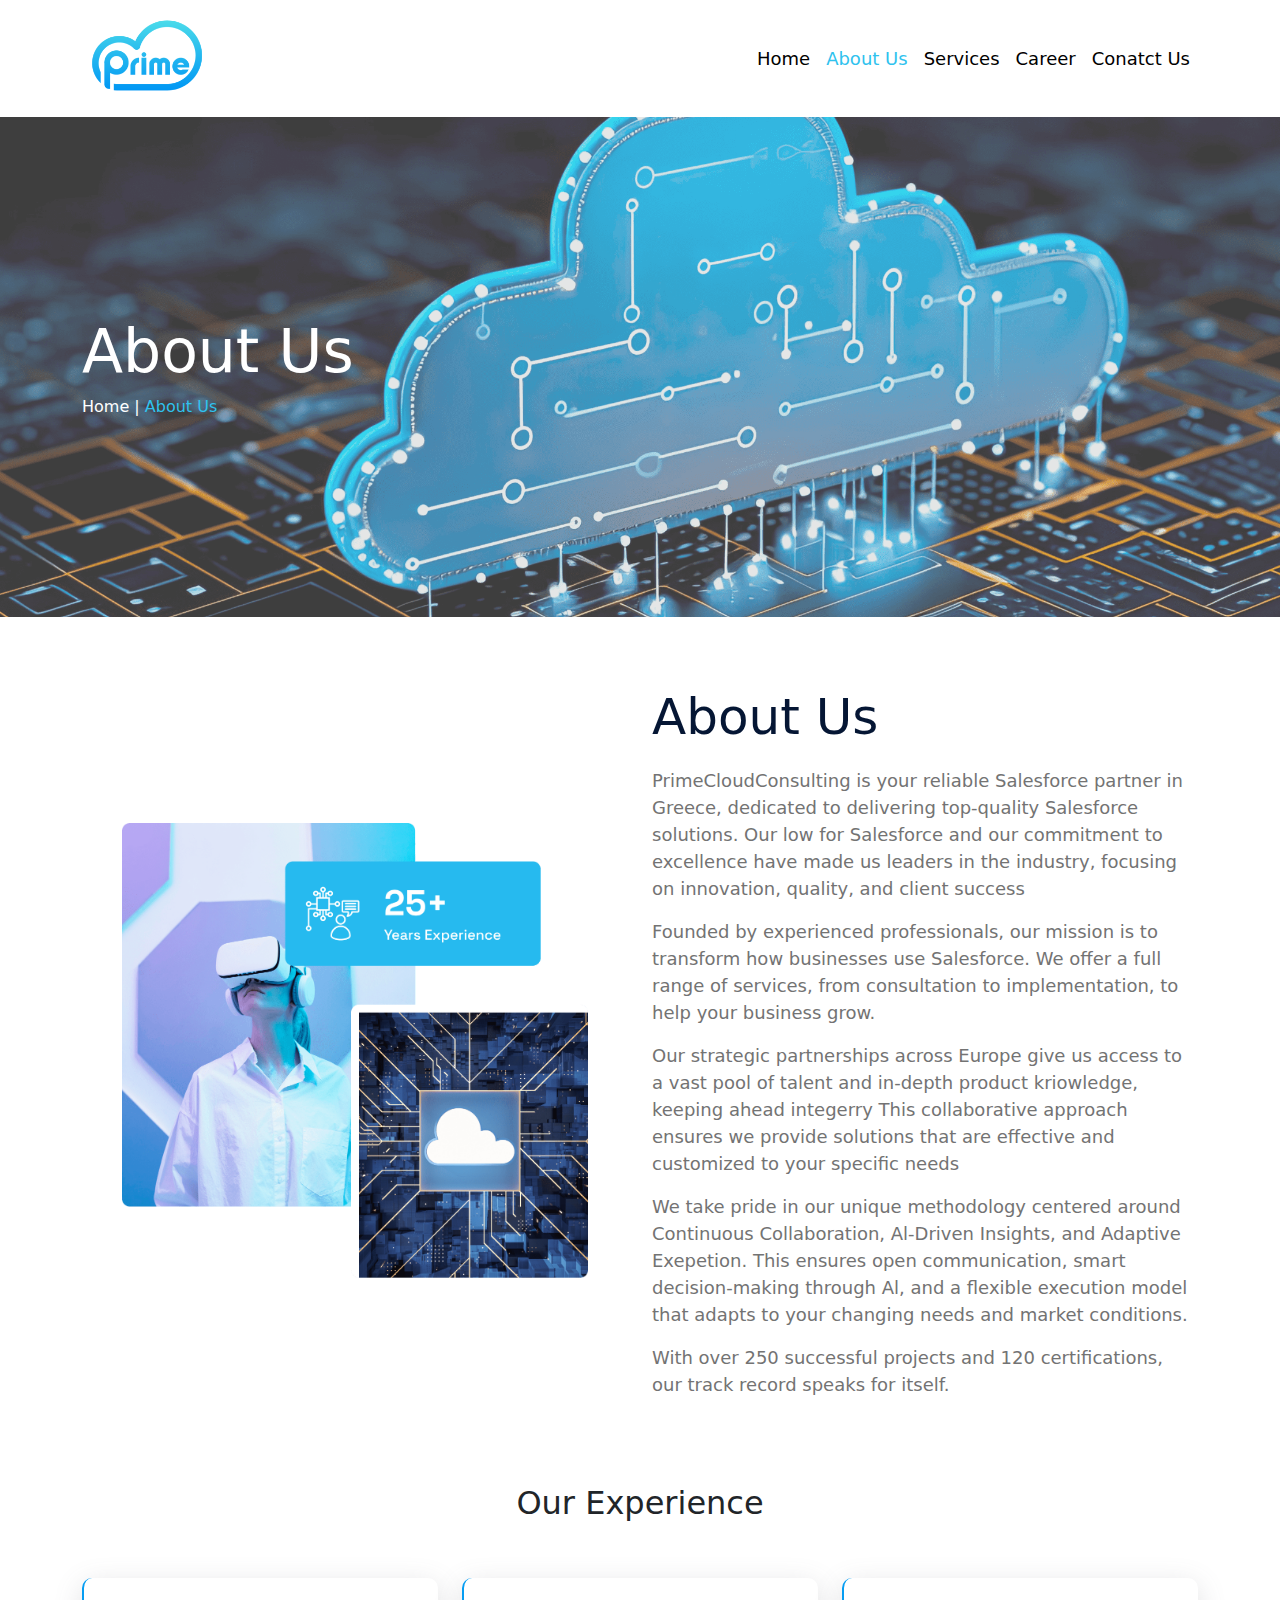
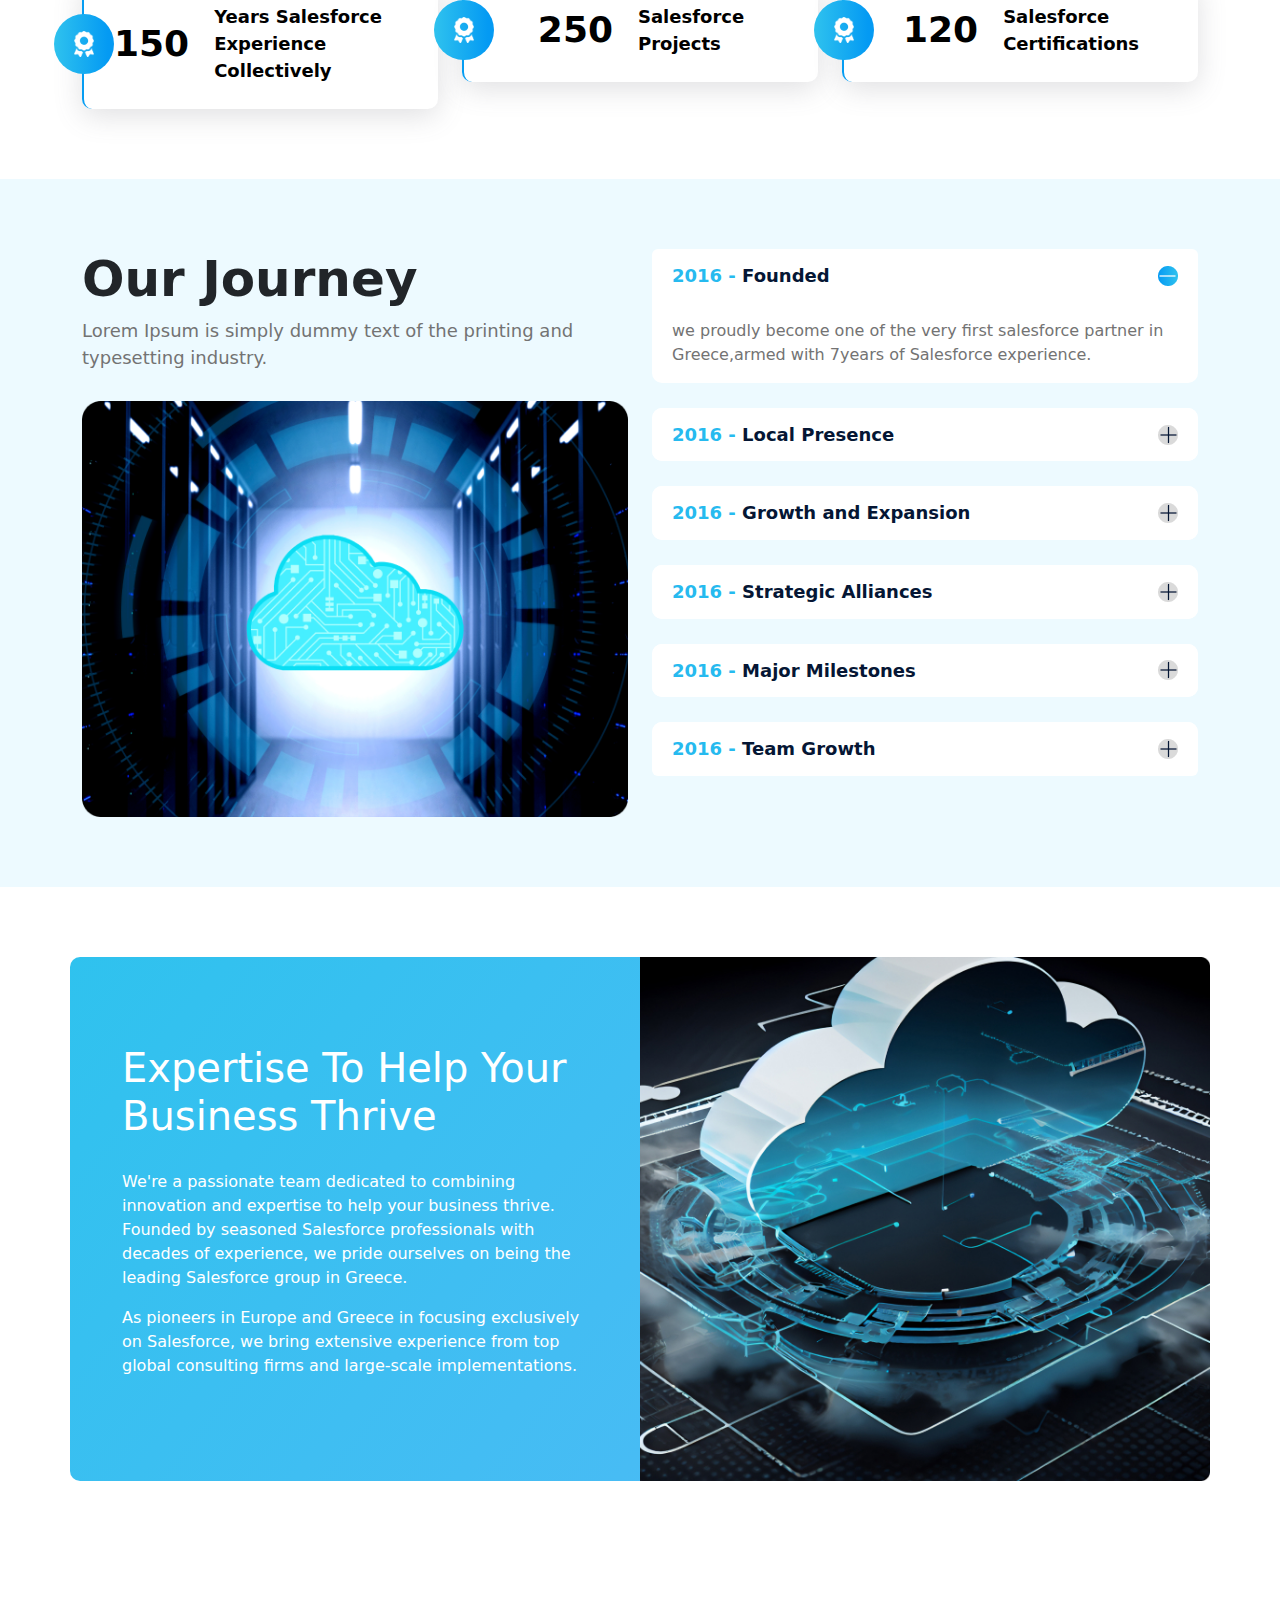
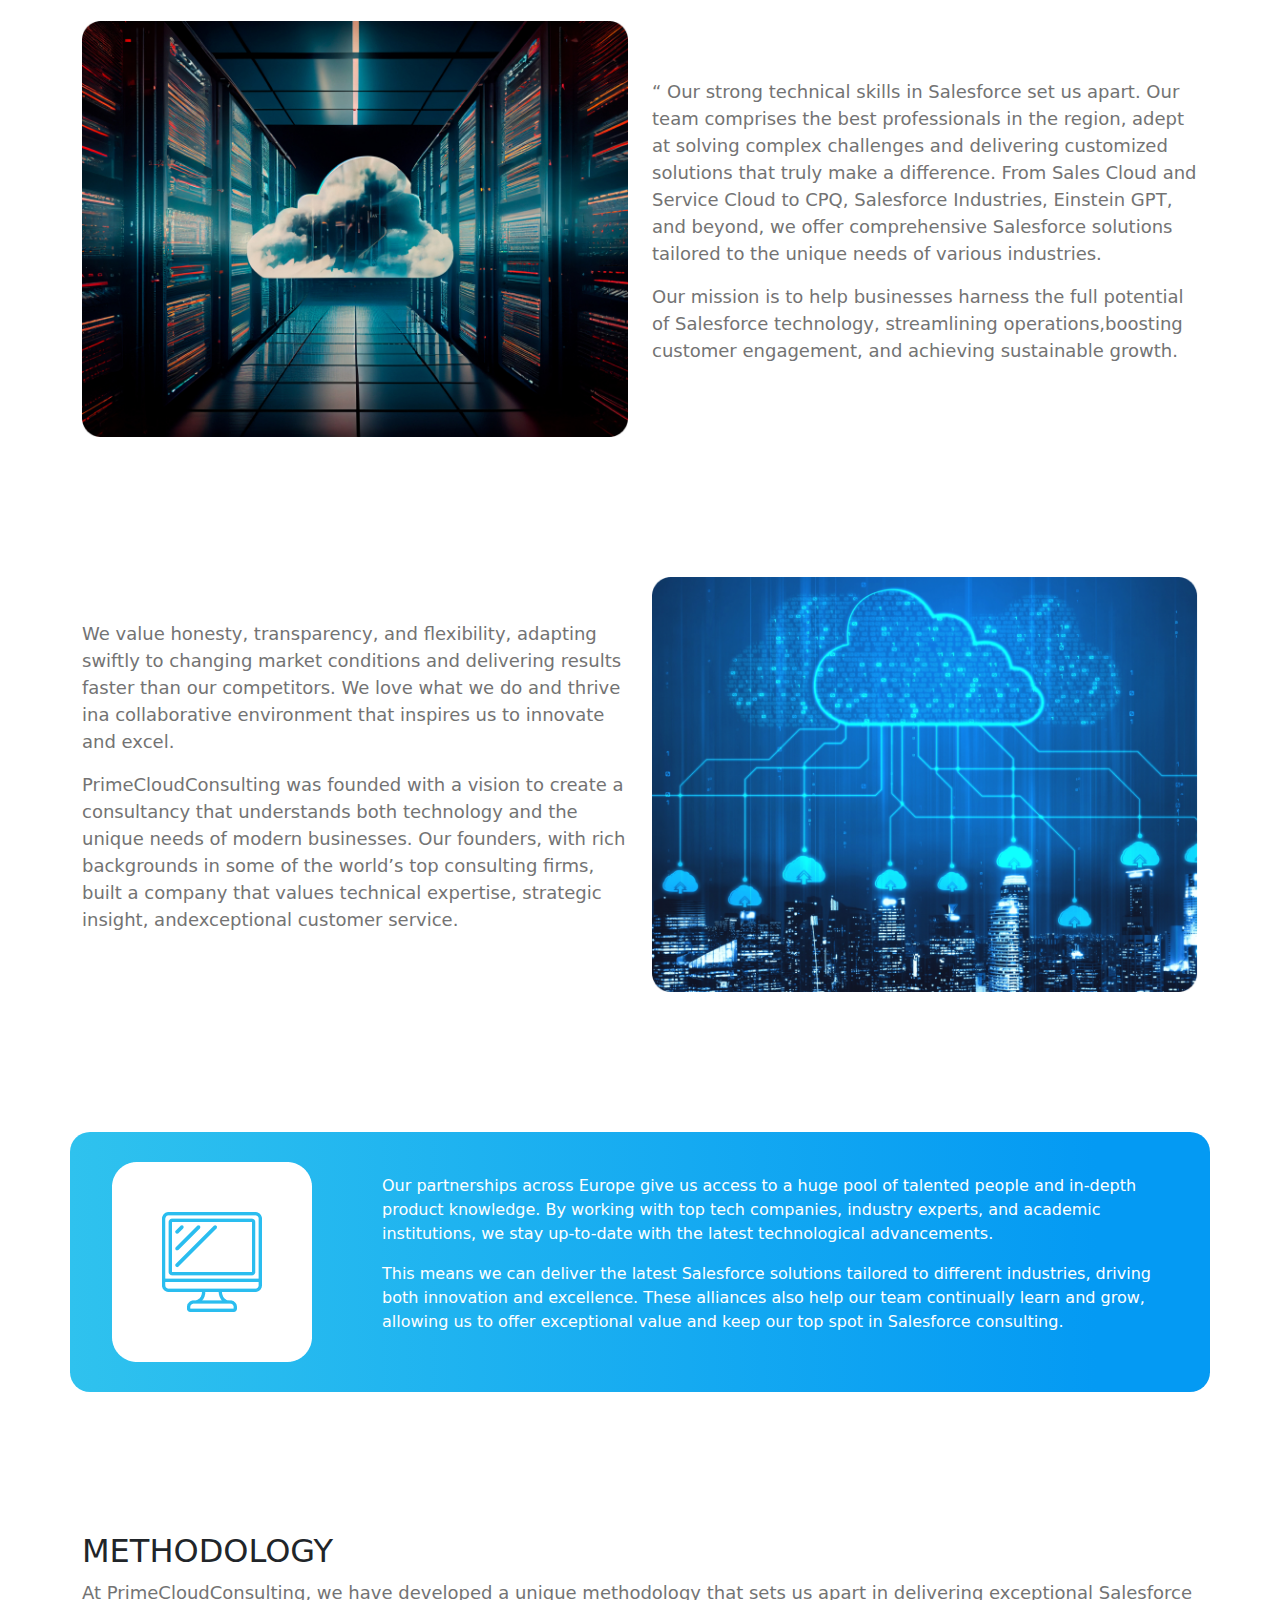
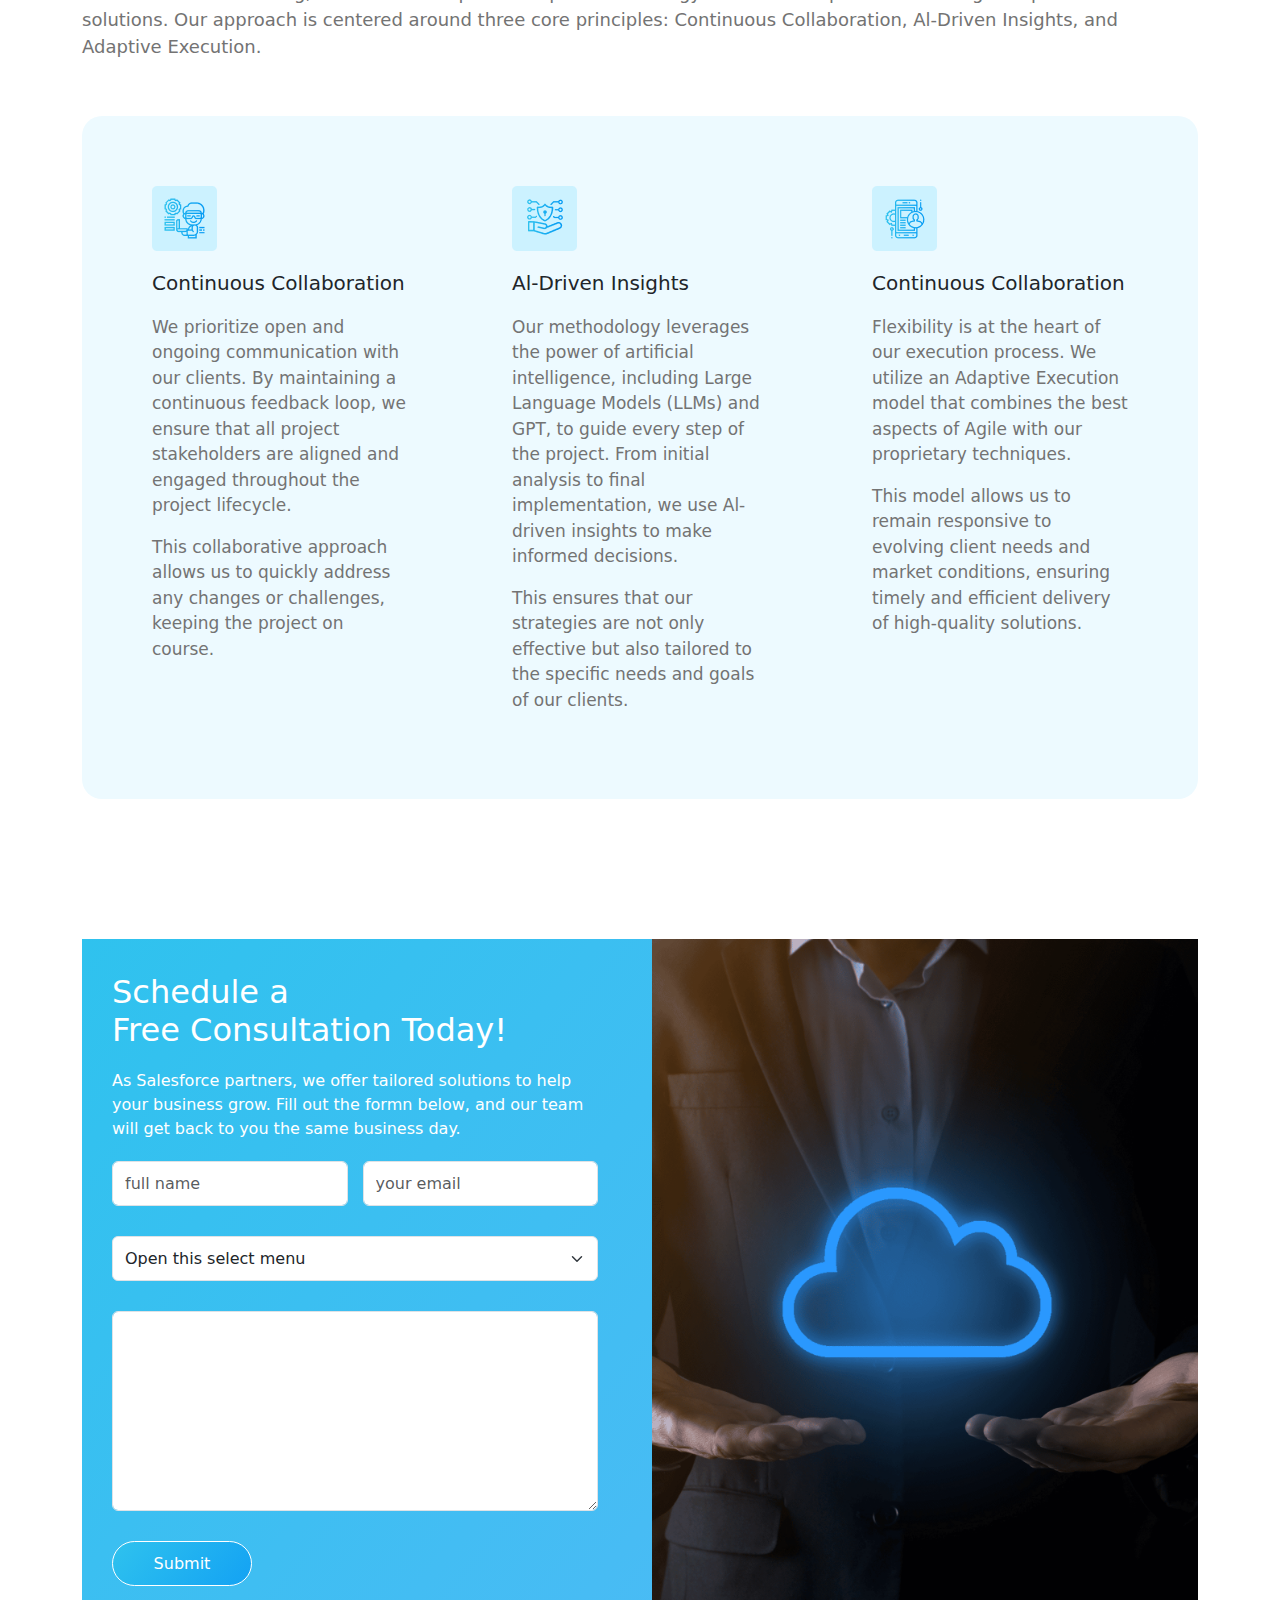
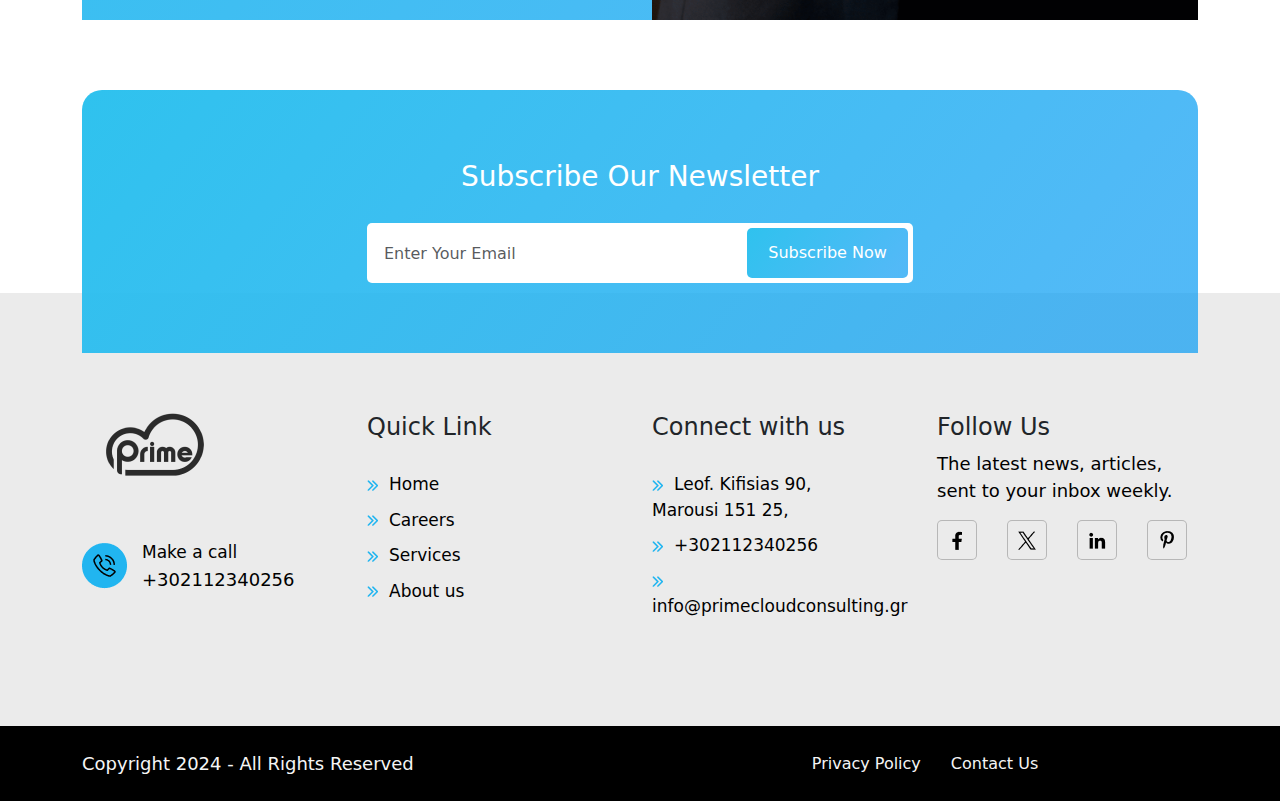
==== about.html @ a8d4fd14 "first commit" ====
<!DOCTYPE html>
<html lang="en">

<head>
    <meta charset="UTF-8">
    <meta name="viewport" content="width=device-width, initial-scale=1.0">
    <title>About Us</title>
    <link rel="stylesheet" href="./css/style.css">
    <link rel="stylesheet" href="./css/responsive.css">
    <link rel="stylesheet" href="./css/bootstrap.min.css">
</head>

<body>

    <header>
        <nav class="navbar navbar-expand-lg">
            <div class="container">
                <a class="navbar-brand" href="#">
                    <img src="./images/logo_prime.png" alt="" class="img-fluid">
                </a>
                <button class="navbar-toggler" type="button" data-bs-toggle="collapse"
                    data-bs-target="#navbarSupportedContent" aria-controls="navbarSupportedContent"
                    aria-expanded="false" aria-label="Toggle navigation">
                    <span class="navbar-toggler-icon"></span>
                </button>
                <div class="collapse navbar-collapse" id="navbarSupportedContent">
                    <ul class="navbar-nav ms-auto mb-2 mb-lg-0">
                        <li class="nav-item">
                            <a class="nav-link" aria-current="page" href="index.html">Home</a>
                        </li>
                        <li class="nav-item">
                            <a class="nav-link  active" href="about.html">About Us</a>
                        </li>
                        <li class="nav-item">
                            <a class="nav-link" href="service.html">Services</a>
                        </li>
                        <li class="nav-item">
                            <a class="nav-link" href="#">Career</a>
                        </li>
                        <li class="nav-item">
                            <a class="nav-link" href="#">Conatct Us</a>
                        </li>
                    </ul>

                </div>
            </div>
        </nav>
    </header>

    <div class="banner about_us">
        <div class="container">
            <div class="row">
                <div class="col">
                    <div class="inner_text_banner">
                        <h1>About Us</h1>
                        <div class="links_in_banner">
                            <a href="index.html">Home</a> <span>|</span> <a href="about.html" class="active">About
                                Us</a>
                        </div>
                        <!-- <a href="#" class="button_common">Discover Now <img src="./images/_right_arrow.png" alt=""></a> -->
                    </div>
                </div>
            </div>
        </div>
    </div>

    <div class="next_gen_ai padding">
        <div class="container">
            <div class="row align-items-center">
                <div class="col-lg-6">
                    <div class="left_next_gen">
                        <img src="./images/about_under_banner.png" alt="" class="img-fluid ">
                    </div>
                </div>
                <div class="col-lg-6">
                    <div class="right_next_gen">
                        <h2>About Us</h2>
                        <p>PrimeCloudConsulting is your reliable Salesforce partner in Greece, dedicated to delivering
                            top-quality Salesforce solutions. Our low for Salesforce and our commitment to excellence
                            have made us leaders in the industry, focusing on innovation, quality, and client success
                        </p>
                        <p>Founded by experienced professionals, our mission is to transform how businesses use
                            Salesforce. We offer a full range of services, from consultation to implementation, to help
                            your business grow.</p>
                        <p>Our strategic partnerships across Europe give us access to a vast pool of talent and in-depth
                            product kriowledge, keeping ahead integerry This collaborative approach ensures we provide
                            solutions that are effective and customized to your specific needs
                        </p>
                        <p>We take pride in our unique methodology centered around Continuous Collaboration, Al-Driven
                            Insights, and Adaptive Exepetion. This ensures open communication, smart decision-making
                            through Al, and a flexible execution model that adapts to your changing needs and market
                            conditions.</p>
                        <p>With over 250 successful projects and 120 certifications, our track record speaks for itself.
                        </p>
                    </div>
                </div>
            </div>
        </div>
    </div>

    <!-- <div class="join_us padding">
        <div class="container">
            <div class="row">
                <div class="col-lg-6">
                    <div class="left_join">
                        <h3>Join us and discover how we can elevate your operations with practical and impactful Al
                            solutions.</h3>
                        <a href="#" class="button_common">Discover Now <img src="./images/blue_arrow.png" alt=""></a>
                    </div>
                </div>
                <div class="col-lg-6">
                    <div class="right_join">
                        <p>Our Al-driven analytics give you deeper insights into customer behavior, market trends, and
                            operational
                            efficiency, enabling confident, data-driven decisions. </p>
                        <p>We integrate Al seamlessly into your existing systems to ensure you can utilize these
                            advanced
                            capabilities without disruption.</p>
                    </div>
                </div>
            </div>
        </div>
    </div> -->

    <div class="Ourexperience padding pt-0">
        <div class="container">
            <div class="row">
                <div class="col-12 text-center mb-5">
                    <h2>Our Experience</h2>
                </div>
            </div>
            <div class="row g-4">
                <div class="col-12 col-md-6 col-xl-4">
                    <div class="experience_card">
                        <div class="year_digit">
                            <p>150</p>
                        </div>
                        <p>
                            Years Salesforce <br> Experience Collectively
                        </p>
                        <div class="bg_img">
                            <img src="./images/badge.png" alt="">
                        </div>
                    </div>
                </div>
                <div class="col-12 col-md-6 col-xl-4">
                    <div class="experience_card">
                        <div class="year_digit">
                            <p>250</p>
                        </div>
                        <p>
                            Salesforce

                            <br> Projects
                        </p>
                        <div class="bg_img">
                            <img src="./images/badge.png" alt="">
                        </div>
                    </div>
                </div>
                <div class="col-12 col-md-6 col-xl-4">
                    <div class="experience_card">
                        <div class="year_digit">
                            <p>120</p>
                        </div>
                        <p>
                            Salesforce
                            <br> Certifications
                        </p>
                        <div class="bg_img">
                            <img src="./images/badge.png" alt="">
                        </div>
                    </div>
                </div>
            </div>
        </div>
    </div>

    <div class="our_journey padding">
        <div class="container">
            <div class="row">
                <div class="col-lg-6">
                    <div class="left_journey">
                        <h2>Our Journey</h2>
                        <p>Lorem Ipsum is simply dummy text of the printing and typesetting industry.</p>

                        <div class="journey_img">
                            <img src="./images/journey_about.png" alt="" class="img-fluid">
                        </div>
                    </div>
                </div>
                <div class="col-lg-6">
                    <div class="right_journey">
                        <div class="accordion" id="accordionExample">
                            <div class="accordion-item">
                                <h2 class="accordion-header">
                                    <button class="accordion-button" type="button" data-bs-toggle="collapse"
                                        data-bs-target="#collapseOne" aria-expanded="true" aria-controls="collapseOne">
                                        <p> <strong> 2016 - </strong> Founded</p>
                                    </button>
                                </h2>
                                <div id="collapseOne" class="accordion-collapse collapse show"
                                    data-bs-parent="#accordionExample">
                                    <div class="accordion-body">
                                        we proudly become one of the very first salesforce partner in Greece,armed with
                                        7years of Salesforce
                                        experience.
                                    </div>
                                </div>
                            </div>
                            <div class="accordion-item">
                                <h2 class="accordion-header">
                                    <button class="accordion-button collapsed" type="button" data-bs-toggle="collapse"
                                        data-bs-target="#collapseTwo" aria-expanded="false" aria-controls="collapseTwo">
                                        <p> <strong> 2016 - </strong> Local Presence</p>
                                    </button>
                                </h2>
                                <div id="collapseTwo" class="accordion-collapse collapse"
                                    data-bs-parent="#accordionExample">
                                    <div class="accordion-body">
                                        we proudly become one of the very first salesforce partner in Greece,armed with
                                        7years of Salesforce
                                        experience.
                                    </div>
                                </div>
                            </div>
                            <div class="accordion-item">
                                <h2 class="accordion-header">
                                    <button class="accordion-button collapsed" type="button" data-bs-toggle="collapse"
                                        data-bs-target="#collapseThree" aria-expanded="false"
                                        aria-controls="collapseThree">
                                        <p> <strong> 2016 - </strong>Growth and Expansion</p>
                                    </button>
                                </h2>
                                <div id="collapseThree" class="accordion-collapse collapse"
                                    data-bs-parent="#accordionExample">
                                    <div class="accordion-body">
                                        we proudly become one of the very first salesforce partner in Greece,armed with
                                        7years of Salesforce
                                        experience.
                                    </div>
                                </div>
                            </div>
                            <div class="accordion-item">
                                <h2 class="accordion-header">
                                    <button class="accordion-button collapsed" type="button" data-bs-toggle="collapse"
                                        data-bs-target="#collapsefour" aria-expanded="false"
                                        aria-controls="collapsefour">
                                        <p> <strong> 2016 - </strong> Strategic Alliances</p>
                                    </button>
                                </h2>
                                <div id="collapsefour" class="accordion-collapse collapse"
                                    data-bs-parent="#accordionExample">
                                    <div class="accordion-body">
                                        we proudly become one of the very first salesforce partner in Greece,armed with
                                        7years of Salesforce
                                        experience.
                                    </div>
                                </div>
                            </div>
                            <div class="accordion-item">
                                <h2 class="accordion-header">
                                    <button class="accordion-button collapsed" type="button" data-bs-toggle="collapse"
                                        data-bs-target="#collapsefive" aria-expanded="false"
                                        aria-controls="collapsefive">
                                        <p> <strong> 2016 - </strong>Major Milestones</p>
                                    </button>
                                </h2>
                                <div id="collapsefive" class="accordion-collapse collapse"
                                    data-bs-parent="#accordionExample">
                                    <div class="accordion-body">
                                        we proudly become one of the very first salesforce partner in Greece,armed with
                                        7years of Salesforce
                                        experience.
                                    </div>
                                </div>
                            </div>
                            <div class="accordion-item">
                                <h2 class="accordion-header">
                                    <button class="accordion-button collapsed" type="button" data-bs-toggle="collapse"
                                        data-bs-target="#collapsesix" aria-expanded="false" aria-controls="collapsesix">
                                        <p> <strong> 2016 - </strong>Team Growth</p>
                                    </button>
                                </h2>
                                <div id="collapsesix" class="accordion-collapse collapse"
                                    data-bs-parent="#accordionExample">
                                    <div class="accordion-body">
                                        we proudly become one of the very first salesforce partner in Greece,armed with
                                        7years of Salesforce
                                        experience.
                                    </div>
                                </div>
                            </div>
                        </div>
                    </div>
                </div>
            </div>
        </div>
    </div>

    <div class="expertise padding">
        <div class="container">
            <div class="row align-items-center">
                <div class="col-lg-6">
                    <div class="left_expertise">
                        <h2>expertise to help your <br> business thrive</h2>
                        <p>We're a passionate team dedicated to combining innovation and expertise to help your business
                            thrive.
                            Founded by seasoned Salesforce professionals with decades of experience, we pride ourselves
                            on being the
                            leading Salesforce group in Greece.</p>
                        <p>As pioneers in Europe and Greece in focusing exclusively on Salesforce, we bring extensive
                            experience
                            from top global consulting firms and large-scale implementations.</p>
                    </div>
                </div>
                <div class="col-lg-6 p-0">
                    <div class="right_exerptise">
                        <img src="./images/about_experties.jpg" alt="" class="img-fluid w-100">
                    </div>
                </div>
            </div>
        </div>
    </div>

    <div class="expertise_inner padding">
        <div class="container">
            <div class="row align-items-center">
                <div class="col-lg-6">
                    <div class="left_inner_exper">
                        <img src="./images/strong_1.jpg" alt="" class="img-fluid">
                    </div>
                </div>
                <div class="col-lg-6">
                    <div class="right_inner_exper">
                        <p>“ Our strong technical skills in Salesforce set us apart. Our team comprises the best
                            professionals in
                            the region, adept at solving complex challenges and delivering customized solutions that
                            truly make a
                            difference. From Sales Cloud and Service Cloud to CPQ, Salesforce Industries, Einstein GPT,
                            and beyond, we
                            offer comprehensive Salesforce solutions tailored to the unique needs of various industries.
                        </p>
                        <p>Our mission is to help businesses harness the full potential of Salesforce technology,
                            streamlining
                            operations,boosting customer engagement, and achieving sustainable growth.</p>
                    </div>
                </div>
            </div>
        </div>
    </div>

    <div class="expertise_inner padding">
        <div class="container">
            <div class="row align-items-center flex-row-reverse">
                <div class="col-lg-6">
                    <div class="left_inner_exper">
                        <img src="./images/strong_2.png" alt="" class="img-fluid">
                    </div>
                </div>
                <div class="col-lg-6">
                    <div class="right_inner_exper">
                        <p>We value honesty, transparency, and flexibility, adapting swiftly to changing market
                            conditions and
                            delivering results faster than our competitors. We love what we do and thrive ina
                            collaborative
                            environment that inspires us to innovate and excel. </p>
                        <p>PrimeCloudConsulting was founded with a vision to create a consultancy that understands both
                            technology
                            and the unique needs of modern businesses. Our founders, with rich backgrounds in some of
                            the world’s top
                            consulting firms, built a company that values technical expertise, strategic insight,
                            andexceptional
                            customer service.</p>
                    </div>
                </div>
            </div>
        </div>
    </div>

    <div class="our_partership padding">
        <div class="container">
            <div class="row align-items-center">
                <div class="col-lg-3">
                    <div class="left_partership">
                        <img src="./images/pc_image.png" alt="" class="img-fluid">
                    </div>
                </div>
                <div class="col-lg-9">
                    <div class="right_partership">
                        <p>Our partnerships across Europe give us access to a huge pool of talented people and in-depth
                            product
                            knowledge. By working with top tech companies, industry experts, and academic institutions,
                            we stay
                            up-to-date with the latest technological advancements. </p>
                        <p>This means we can deliver the latest Salesforce solutions tailored to different industries,
                            driving both
                            innovation and excellence. These alliances also help our team continually learn and grow,
                            allowing us to
                            offer exceptional value and keep our top spot in Salesforce consulting.</p>
                    </div>
                </div>
            </div>
        </div>
    </div>

    <div class="methodology padding">
        <div class="container">
            <div class="row">
                <div class="col text-center text-md-start">
                    <h2>METHODOLOGY</h2>
                    <p>At PrimeCloudConsulting, we have developed a unique methodology that sets us apart in delivering
                        exceptional Salesforce solutions. Our approach is
                        centered around three core principles: Continuous Collaboration, Al-Driven Insights, and
                        Adaptive Execution.
                    </p>
                </div>
            </div>
            <div class="methology_inner">
                <div class="row">
                    <div class="col-lg-4">
                        <div class="metho_card">
                            <img src="./images/m1.png" alt="" class="img-fluid">
                            <h3>Continuous Collaboration</h3>
                            <p>We prioritize open and ongoing communication with our clients. By maintaining a
                                continuous feedback
                                loop,
                                we ensure that all project stakeholders are aligned and engaged throughout the project
                                lifecycle. </p>
                            <p>This collaborative approach allows us to quickly address any changes or challenges,
                                keeping the project
                                on course.</p>
                        </div>
                    </div>
                    <div class="col-lg-4">
                        <div class="metho_card">
                            <img src="./images/m2.png" alt="" class="img-fluid">
                            <h3>Al-Driven Insights</h3>
                            <p>Our methodology leverages the power of artificial intelligence, including Large Language
                                Models (LLMs)
                                and GPT, to guide every step of the project. From initial analysis to final
                                implementation, we use Al-
                                driven insights to make informed decisions. </p>
                            <p>This ensures that our strategies are not only effective but also tailored to the specific
                                needs and
                                goals
                                of our clients.</p>
                        </div>
                    </div>
                    <div class="col-lg-4">
                        <div class="metho_card">
                            <img src="./images/m3.png" alt="" class="img-fluid">
                            <h3>Continuous Collaboration</h3>
                            <p>Flexibility is at the heart of our execution process. We utilize an Adaptive Execution
                                model that
                                combines the best aspects of Agile with our proprietary techniques.</p>
                            <p>This model allows us to remain responsive to evolving client needs and market conditions,
                                ensuring
                                timely
                                and efficient delivery of high-quality solutions.</p>
                        </div>
                    </div>
                </div>
            </div>

        </div>
    </div>

    <div class="contact_us padding">
        <div class="container">
            <div class="contact_us_row_parent">
                <div class="row align-items-center">
                    <div class="col-lg-6">
                        <div class="left_contact">
                            <h2>Schedule a <br>Free Consultation Today!</h2>
                            <p>As Salesforce partners, we offer tailored solutions to help your business grow. Fill out
                                the formn
                                below,
                                and our team will get back to you the same business day.</p>

                            <form action="">

                                <div class="common_div_contact type_name_email">
                                    <input type="text" placeholder="full name" class="form-control">
                                    <input type="email" placeholder="your email" class="form-control">
                                </div>

                                <div class="common_div_contact form_select_div">
                                    <select class="form-select" aria-label="Default select example"
                                        class="form-control">
                                        <option selected>Open this select menu</option>
                                        <option value="1">One</option>
                                        <option value="2">Two</option>
                                        <option value="3">Three</option>
                                    </select>
                                </div>

                                <div class="common_div_contact text_area_div">
                                    <textarea name="" id="" class="form-control">

              </textarea>
                                </div>

                                <div class="submit_btn">
                                    <a href="#">Submit</a>
                                </div>

                            </form>
                        </div>
                    </div>
                    <div class="col-lg-6">
                        <div class="right_contact">
                            <img src="./images/contact_img.png" alt="" class="img-fluid">
                        </div>
                    </div>
                </div>
            </div>
        </div>
    </div>

    <div class="news_letter ">
        <div class="container">
            <div class="uper_row_news_letter padding">
                <div class="row justify-content-center">
                    <div class="col-lg-6">
                        <h3 class="text-center">Subscribe Our Newsletter</h3>
                        <div class="news_letter_inner">
                            <input type="email" placeholder="Enter Your Email" class="form-control">
                            <div class="subscribe">
                                <a href="#">Subscribe Now</a>
                            </div>
                        </div>
                    </div>
                </div>
            </div>
        </div>
    </div>


    <footer class="padding">
        <div class="container">
            <div class="row">
                <div class="col-lg-3">
                    <div class="column_1">
                        <div class="logo_footer">
                            <img src="./images/footer_logo.png" alt="" class="img-fluid">
                        </div>

                        <div class="phone_call_wrapper">
                            <div class="image_call">
                                <img src="./images/call_phone.png" alt="" class="img-fluid">
                            </div>
                            <div class="para_call">
                                <p>Make a call</p>
                                <p><a href="tel:+302112340256">+302112340256</a></p>
                            </div>
                        </div>
                    </div>
                </div>
                <div class="col-lg-3">
                    <div class="columnb_2">
                        <h4>Quick Link</h4>
                        <ul>
                            <li><a href=""><img src="./images/footer_arrow.png" alt="" class="img-fluid">Home</a></li>
                            <li><a href=""><img src="./images/footer_arrow.png" alt="" class="img-fluid">Careers</a>
                            </li>
                            <li><a href=""><img src="./images/footer_arrow.png" alt="" class="img-fluid">Services</a>
                            </li>
                            <li><a href=""><img src="./images/footer_arrow.png" alt="" class="img-fluid">About us</a>
                            </li>
                        </ul>
                    </div>
                </div>
                <div class="col-lg-3">
                    <div class="columnb_2 colunm_3">
                        <h4>Connect with us</h4>
                        <ul>
                            <li><a href=""><img src="./images/footer_arrow.png" alt="" class="img-fluid">Leof. Kifisias
                                    90,<BR> Marousi 151 25,</a></li>
                            <li><a href="tel:+302112340256"><img src="./images/footer_arrow.png" alt=""
                                        class="img-fluid">+302112340256</a></li>
                            <li><a href="info@primecloudconsulting.gr"><img src="./images/footer_arrow.png" alt=""
                                        class="img-fluid">info@primecloudconsulting.gr</a></li>
                        </ul>
                    </div>
                </div>
                <div class="col-lg-3">
                    <div class="column_4">
                        <h4>Follow Us</h4>
                        <p>The latest news, articles, sent
                            to your inbox weekly.</p>

                        <div class="social_icon">
                            <ul>
                                <li><a href=""><img src="./images/f.png" alt="" class="img-fluid"></a></li>
                                <li><a href=""><img src="./images/x.png" alt="" class="img-fluid"></a></li>
                                <li><a href=""><img src="./images/i.png" alt="" class="img-fluid"></a></li>
                                <li><a href=""><img src="./images/p.png" alt="" class="img-fluid"></a></li>
                            </ul>
                        </div>
                    </div>
                </div>
            </div>
        </div>
    </footer>

    <div class="copy_right py-4">
        <div class="container">
            <div class="row align-items-center">
                <div class="col-lg-6">
                    <div class="left_copy_right">
                        <p>Copyright 2024 - All Rights Reserved </p>
                    </div>
                </div>
                <div class="col-lg-6">
                    <ul class="copy_right_ul">
                        <li><a href="">Privacy Policy</a></li>
                        <li><a href="">Contact Us</a></li>
                    </ul>
                </div>
            </div>
        </div>
    </div>

    <script src="./js/bootstrap.bundle.min.js"></script>
    <script src="./js/script.js"></script>
</body>

</html>
---- css/style.css ----
h2 {
    font-size: 48px;
}

p {
    color: #737373;
    font-size: 18px;
}

a.navbar-brand img {
    width: 130px;
}

.banner {
    background-image: url(../images/banner_bg.png);
    background-repeat: no-repeat;
    background-size: cover;
    height: 800px;
    display: flex;
    align-items: center;
    justify-content: center;
}

.inner_text_banner {
    text-align: center;
}

.inner_text_banner h1 {
    font-size: 60px;
    color: #fff;
}

.inner_text_banner h2 {
    color: #049BF3;
}

a.button_common {
    background: #2FC2EE;
    padding: 10px 20px;
    border-radius: 20px;
    color: #fff;
    text-decoration: none;
    display: inline-block;
    margin-top: 10px;
}

.inner_text_banner a img {
    margin-left: 5px;
    width: 16px;
}

.padding {

    padding: 70px 0;

}

.right_next_gen h2 {
    color: #051634;
    font-size: 50px;
    margin-bottom: 20px;
}

.left_next_gen {
    padding: 40px;
}

.join_us {
    background: linear-gradient(90deg, rgba(47, 194, 238, 1) 0%, rgba(4, 154, 243, 1) 90%);
}

.left_join h3 {
    color: #fff;
    margin-bottom: 20px;
}

.left_join a {
    background-color: #fff;
    color: #18acf1;
    font-weight: 700;
}

.left_join a img {
    margin-left: 5px;
}

.right_join p {
    color: #fff;
}

.experience_card {
    justify-content: center;
    align-items: center;
    border-left: 2px solid #069df2;
    border-radius: 10px;
    padding: 25px 30px;
    gap: 25px;
    display: flex;
    box-shadow: rgba(100, 100, 111, 0.2) 0px 7px 29px 0px;
    position: relative;
}

.experience_card p {
    margin-bottom: 0;
}

.experience_card .year_digit p {
    font-weight: 600;
    font-size: 36px;
    color: #000;
}

.experience_card p {
    font-weight: 600;
    color: #000;
    margin-bottom: 0;
}

.bg_img {
    height: 60px;
    width: 60px;
    background: linear-gradient(90deg, rgba(47, 194, 238, 1) 0%, rgba(4, 154, 243, 1) 90%);
    border-radius: 50%;
    display: flex;
    justify-content: center;
    align-items: center;
    position: absolute;
    left: -30px;
}

.bg_img img {
    width: 20px;
}

.accordion-button:not(.collapsed)::after {
    background-image: url(../images/minus_img.png) !important;
}

.accordion-button::after {
    background-image: url(../images/plus_img.png) !important;
}

.accordion-button p {
    font-size: 18px;
    color: #051634;
    font-weight: 700;
    margin-bottom: 0;
}

.accordion-button p strong {
    font-size: 18px;
    color: #26BAEF;
    font-weight: 600;
}

.our_journey {
    background-color: #EDFAFF;
}

.left_journey h2 {
    font-size: 50px;
    font-weight: bold;
    text-transform: capitalize;
}

.left_journey p {
    margin-bottom: 30px;
}

.accordion-button:not(.collapsed) {
    background-color: unset !important;
    box-shadow: unset !important;
}

.accordion-button:focus {
    box-shadow: unset !important;
}

.accordion-item {
    border: unset !important;
    margin-bottom: 25px;
    border-radius: 10px;
}

.accordion-button {
    border-radius: 10px !important;
}

.accordion-body {
    color: #737373;
}

.expertise .container .row {
    background: linear-gradient(129deg, rgba(47, 194, 238, 1) 0%, rgb(4 154 243 / 69%) 90%);
    border-radius: 10px;
}

.left_expertise h2 {
    font-size: 40px;
    text-transform: capitalize;
    color: #fff;
    margin-bottom: 30px;
}

.left_expertise p {
    color: #fff;
    font-size: 16px;
}

.left_expertise {
    padding: 40px;
}

.our_partership .row {
    background: linear-gradient(90deg, rgba(47, 194, 238, 1) 0%, rgba(4, 154, 243, 1) 90%);
    padding: 30px;
    border-radius: 20px;
}

.right_partership p {
    font-size: 16px;
    color: #fff;
}

.metho_card h3 {
    margin: 20px 0;
    font-size: 20px;
}

.metho_card {
    padding: 20px 15px;
    border-radius: 20px;
    padding: 40px;
    height: 100%;
}

.methology_inner {
    border-radius: 20px;
    padding: 30px;
    margin-top: 40px;
    background: #edfaff;
}

.metho_card p {
    font-size: 17px;
}

.metho_card:hover {
    background: #fff;
}

.common_div_contact.type_name_email {
    display: flex;
    gap: 15px;
}

.common_div_contact {
    margin-bottom: 30px;
}

.common_div_contact.text_area_div textarea {
    height: 200px;
}

.contact_us_row_parent {
    background: linear-gradient(129deg, rgba(47, 194, 238, 1) 0%, rgb(4 154 243 / 69%) 90%);
}

.left_contact h2 {
    color: #fff;
}

.left_contact p {
    font-size: 16px;
    color: #fff;
    margin: 20px 0;
}

.common_div_contact input {
    height: 45px;
}

select.form-select {
    height: 45px;
}

.submit_btn a {
    width: 140px;
    background: linear-gradient(129deg, rgba(47, 194, 238, 1) 0%, rgb(4 154 243 / 69%) 90%);
    height: 45px;
    display: flex;
    align-items: center;
    justify-content: center;
    border-radius: 30px;
    color: #fff;
    text-decoration: unset;
    text-transform: capitalize;
    border: 1px solid #fff;
}

.left_contact {
    padding: 30px;
}
.news_letter_inner input {
    width: 70%;
    height: 50px;
    border: unset;
}
.news_letter_inner {
    display: flex;
    align-items: center;
}
.subscribe {
    width: 30%;
}
.subscribe a {
    width: 100%;
    display: flex;
    background: linear-gradient(129deg, rgba(47, 194, 238, 1) 0%, rgb(4 154 243 / 69%) 90%);
    color: #fff;
    justify-content: center;
    align-items: center;
    text-decoration: unset;
    height: 50px;
    border-radius: 5px;
    font-weight: 500;
}
.uper_row_news_letter {
    background: linear-gradient(129deg, rgba(47, 194, 238, 1) 0%, rgb(4 154 243 / 69%) 90%);
    border-radius: 20px 20px 0 0;
}
.news_letter_inner {
    display: flex;
    align-items: center;
    padding: 5px;
    background: #fff;
    border-radius: 5px;
}
.uper_row_news_letter h3 {
    color: #fff;
    margin-bottom: 30px;
}
.phone_call_wrapper {
    display: flex;
    align-items: center;
    height: 180px;


}
.para_call p {
    margin-bottom: 0;
    margin-left: 15px;
}
.para_call p:first-child {
    font-size: 17px;
    color: #000;
}
.para_call p:last-child {
    color: #000;
    font-weight: 500;
}
.columnb_2 ul {
    padding: 0;
    list-style: none;
    margin-top: 30px;
}
.columnb_2 ul li {
    margin-bottom: 10px;
}
.columnb_2 ul li a {
    color: #000;
    text-decoration: none;
    font-size: 17px;
}
.columnb_2 ul li a img {
    margin-right: 10px;
}
.column_4 p {
    color: #000;
}
.social_icon ul {
    list-style: none;
    padding: 0;
    display: flex;
    gap: 30px;
}
.social_icon ul li a {
    background: #ebebeb;
    width: 40px;
    display: flex;
    align-items: center;
    justify-content: center;
    height: 40px;
    border-radius: 5px;
    border: 1px solid #8080807d;
}
footer {
    padding-top: 120px!important;
    background: #ebebeb;
}
.news_letter {
    position: relative;
    margin-bottom: -60px;
}
ul.copy_right_ul {
    list-style: none;
    padding: 0;
    display: flex;
    gap: 30px;
    margin-bottom: 0;
    justify-content: center;
}
ul.copy_right_ul li a {
    color: #F5F5F5;
    text-decoration: unset;
}
.left_copy_right p {
    color: #F5F5F5;
    margin-bottom: 0;
}
.copy_right {
    background: #000;
}
.para_call p:last-child a {
    color: #000;
    text-decoration: unset;
}
.nav-item a.nav-link {
    color: #000;
    font-size: 18px;
}
a.button_common:hover {
    background: #fff;
    color: #2fc2ee;
}
a.button_common:hover img {
    filter: invert(1);
}
header {
    position: sticky;
    top: 0;
    z-index: 1;
    background: #fff;
}

.active{
    color: #2fc2ee!important;
}

.navbar-toggler,
.navbar-toggler:focus,
.navbar-toggler:active,
.navbar-toggler-icon:focus {
    outline: none !important;
    border: none !important;
    box-shadow: none !important;
}

.about_us
{
    background-image: url(../images/about_bg.png);
    height: 500px;
}
.about_us .inner_text_banner {
    text-align: left;
}
.links_in_banner a, span {
    color: #fff;
    text-decoration: none;
}


.service
{
    background-image: url(../images/service_bg.png);
    height: 500px;
}

.sus_card {
    display: flex;
    gap: 30px;
    padding: 50px 30px;
    border-radius: 10px;
    border: 2px solid #fff;
    background: linear-gradient(129deg, rgba(47, 194, 238, 1) 0%, rgb(4 154 243 / 69%) 90%);
}
.num_div p {
    font-size: 24px;
    color: #2fcdf5;
    background: #fff;
    border-radius: 50%;
    padding: 0;
    width: 50px;
    height: 50px;
    display: flex;
    justify-content: center;
    align-items: center;
}
.sale_div h5 {
    color: #fff;
}
.sale_div p {
    color: #fff;
    font-weight: lighter;
    font-size: 16px;
}
.top_row_sus h2 {
    font-size: 50px;
    color: #fff;
}
.top_row_sus p {
    font-size: 16px;
    font-weight: lighter;
    color: #fff;
}
.sustainable {
    background: linear-gradient(129deg, rgba(47, 194, 238, 1) 0%, rgb(4 154 243 / 69%) 90%);
    position: relative;
    z-index: 1;
}
.sustainable::before {
    content: '';
    position: absolute;
    height: 100%;
    width: 100%;
    background-image: url(../images/sus_bg_design.png);
    top: 0;
    background-repeat: no-repeat;
    z-index: -1;
    left: 0;
}
.indus_card img {
    background: #F4F7FB;
    padding: 10px;
    border-radius: 5px;
}
.indus_card {
    border-radius: 20px;
    padding: 20px;
    box-shadow: rgba(100, 100, 111, 0.2) 0px 7px 29px 0px;
}
---- css/responsive.css ----
@media screen and (max-width:1199px)
{
    p{
        font-size: 16px;
    }
    .padding {
        padding: 50px 0;
    }
    .right_next_gen h2 {
        font-size: 36px;
    }
    .nav-item a.nav-link {
        font-size: 16px;
    }
    .left_join h3 {
        font-size: 20px;
    }
    .bg_img {
        height: 45px;
        width: 45px;
        left: -20px;
    }
    .left_journey h2 {
        font-size: 40px;
    }
    .left_expertise h2 {
        font-size: 32px;
        margin-bottom: 20px;
    }
    .social_icon ul {
        gap: 20px;
    }
}
@media screen and (max-width:991px)
{
    .banner {
        height: 650px;
    }
    .left_join {
        margin-bottom: 30px;
    }
    .left_join h3 {
        margin-bottom: 10px;
    }
    .left_journey {
        margin-bottom: 60px;
    }
    .left_inner_exper {
        margin-bottom: 30px;
    }
    .left_partership {
        margin-bottom: 30px;
    }
    .news_letter {
        margin-bottom: 60px;
    }
    .news_letter_inner {
        background:unset;
        justify-content: center;
    }
    .news_letter_inner input {
        width: 65%;
    }
    .subscribe {
        width: 25%;
    }
    footer {
        padding-top: 0;
    }
    .phone_call_wrapper {
        height: 150px;
    }
    .left_copy_right {
        text-align: center;
        margin-bottom: 15px;
    }
}

@media screen and (max-width:767px)
{
    .inner_text_banner h1 {
        font-size: 40px;
    }
    .banner {
        height: 450px;
    }
}
@media screen and (max-width:575px){
    a.navbar-brand img {
        width: 95px;
    }
    .inner_text_banner h1 {
        font-size: 35px;
    }
    .right_next_gen {
        text-align: center;
    }
    .right_next_gen h2 {
        font-size: 28px;
    }
    .left_join {
        text-align: center;
    }
    .right_join {
        text-align: center;
    }
    .Ourexperience {
        margin: 0 20px;
    }
    .left_journey h2 {
        font-size: 28px;
    }
    .left_journey {
        text-align: center;
    }
    .left_expertise h2 {
        font-size: 28px;
    }
    .left_expertise {
        padding: 20px;
        text-align: center;
    }
    .right_inner_exper {
        text-align: center;
    }
    .left_partership {
        text-align: center;
    }
    .right_partership {
        text-align: center;
    }
    footer {
        padding: 0 10px!important;
    }
}
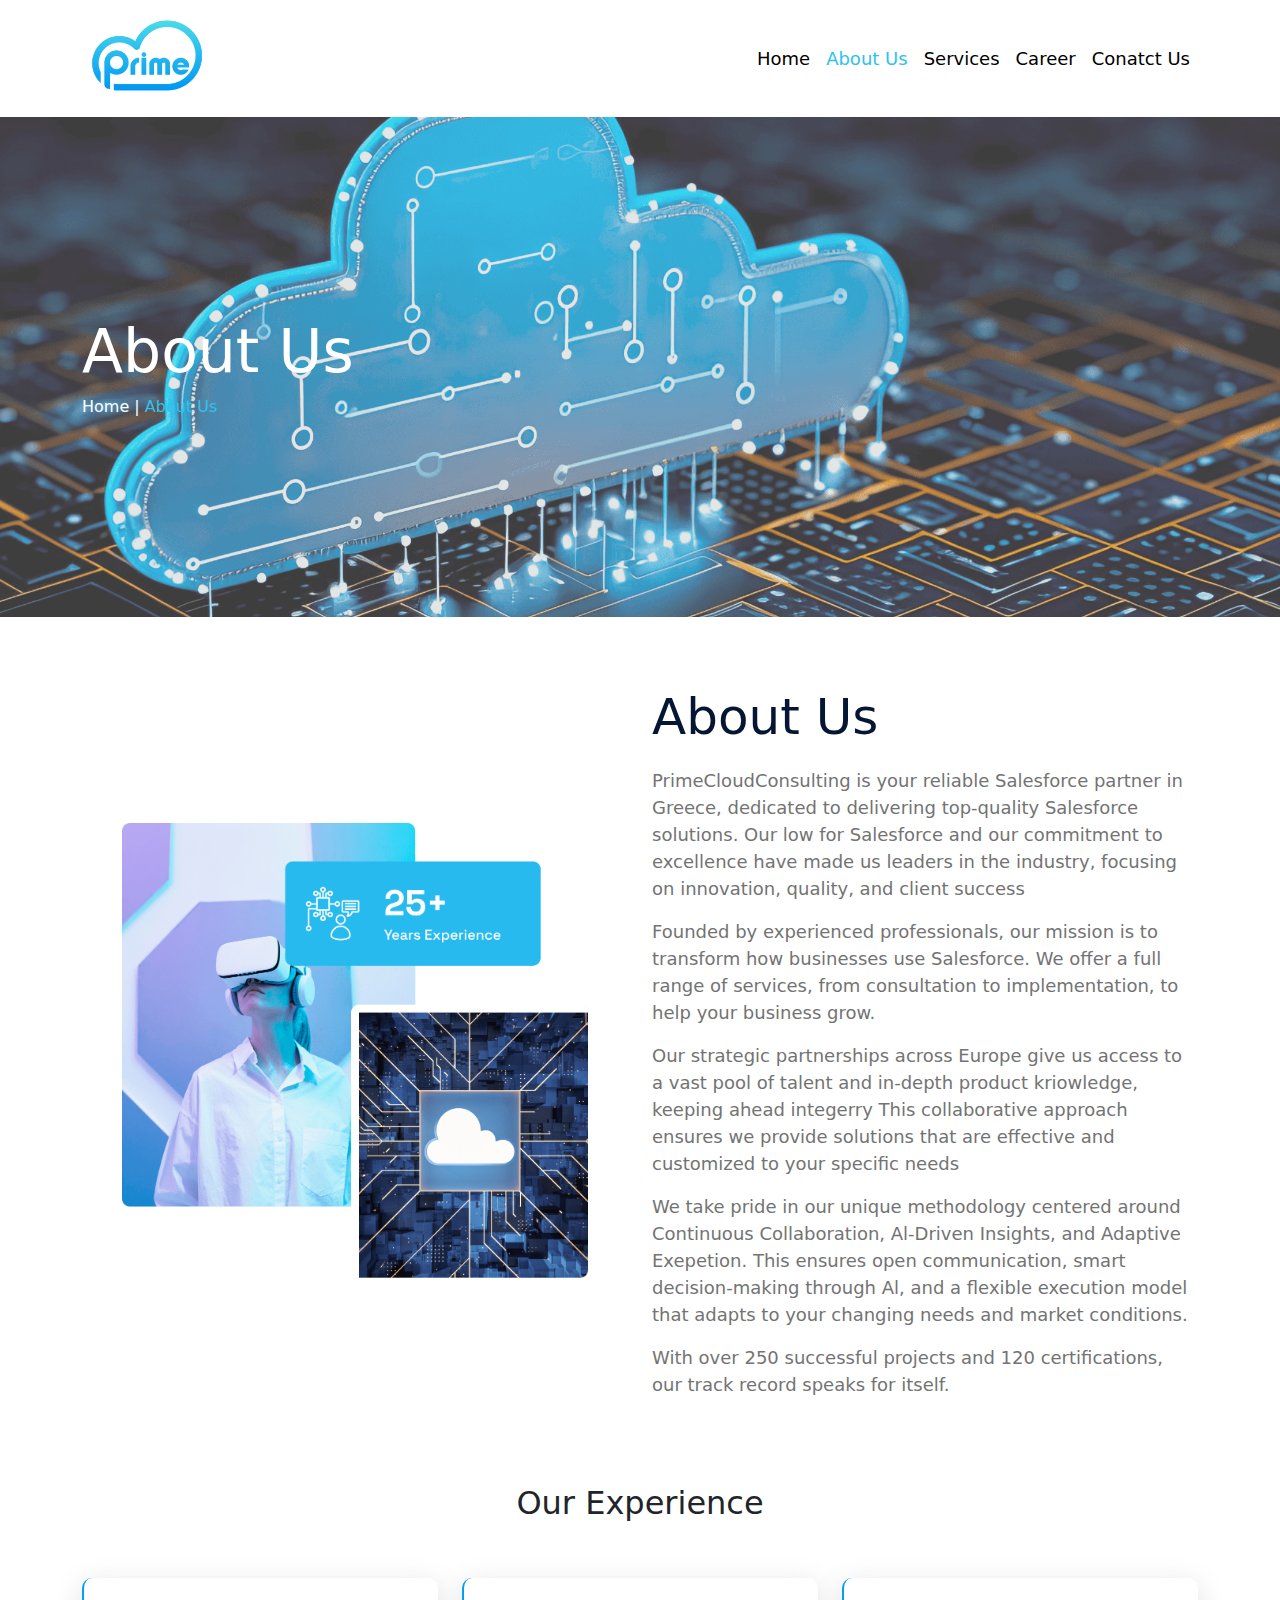
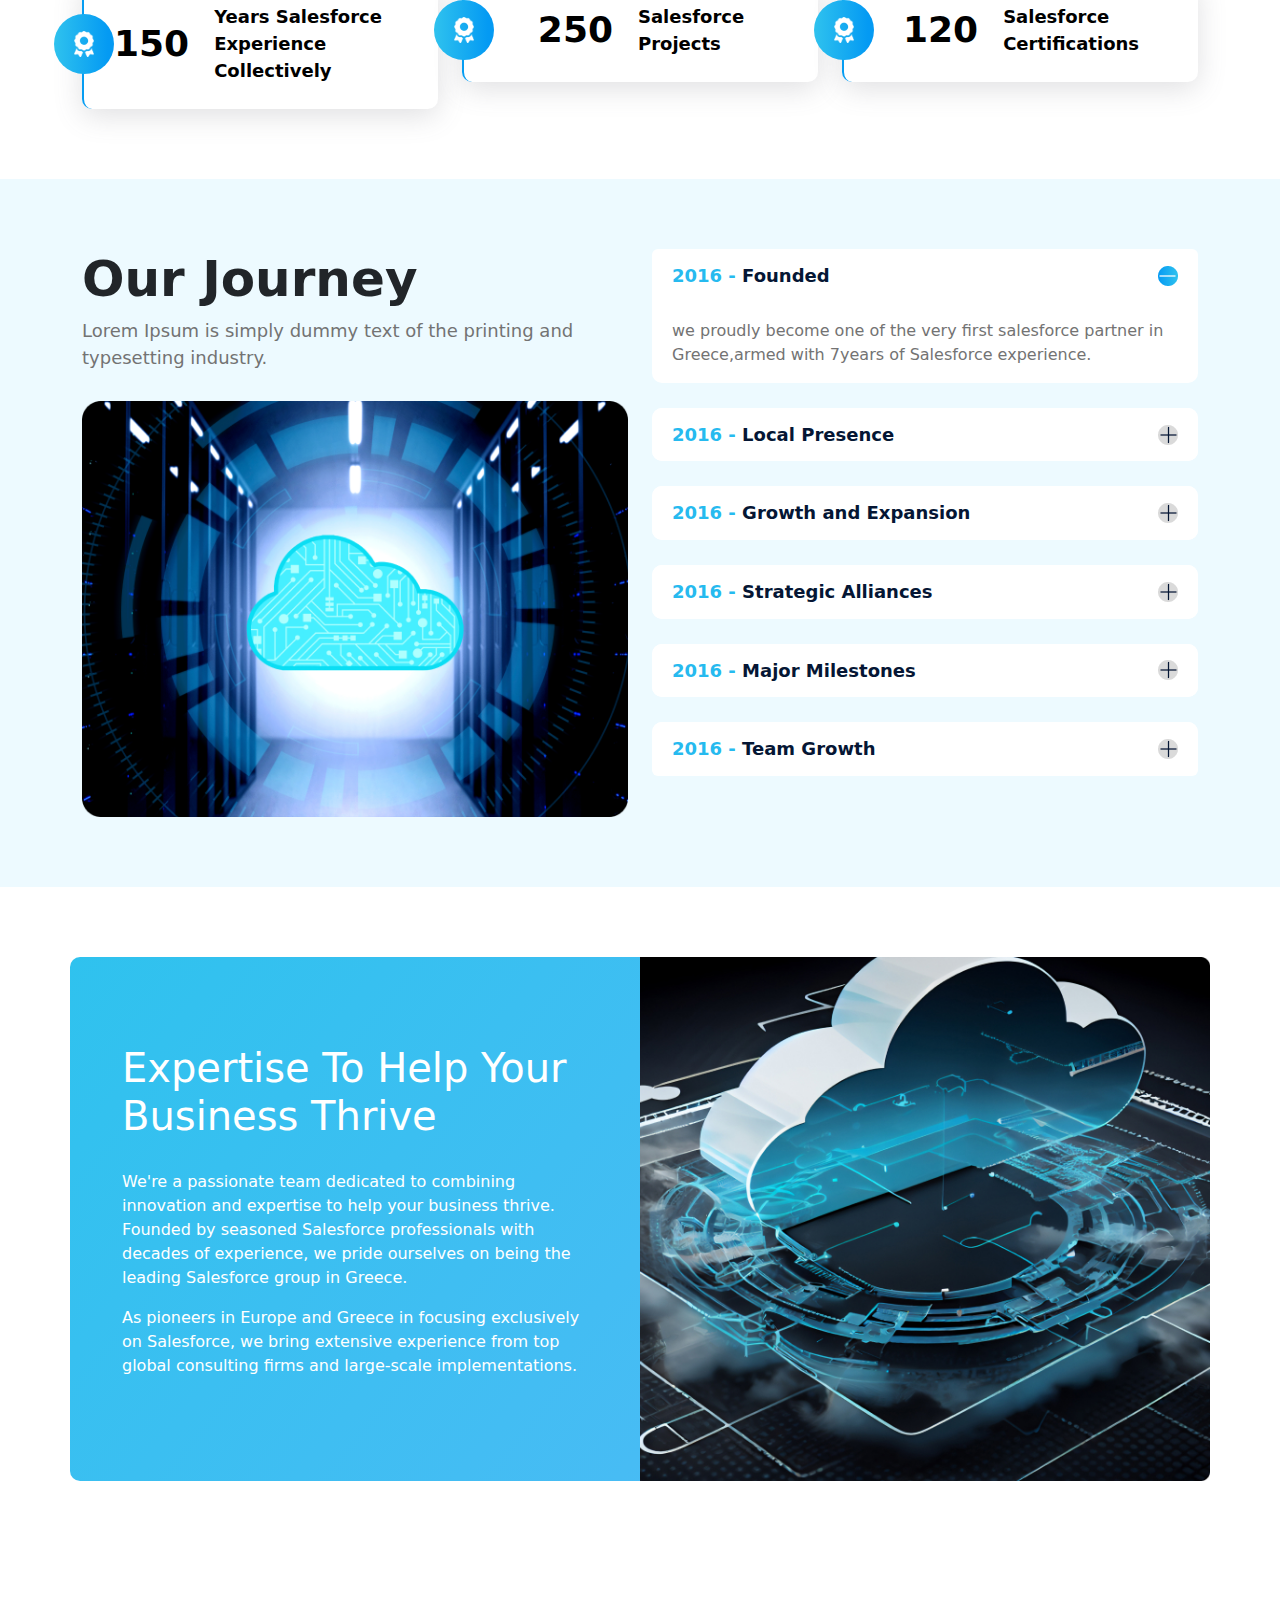
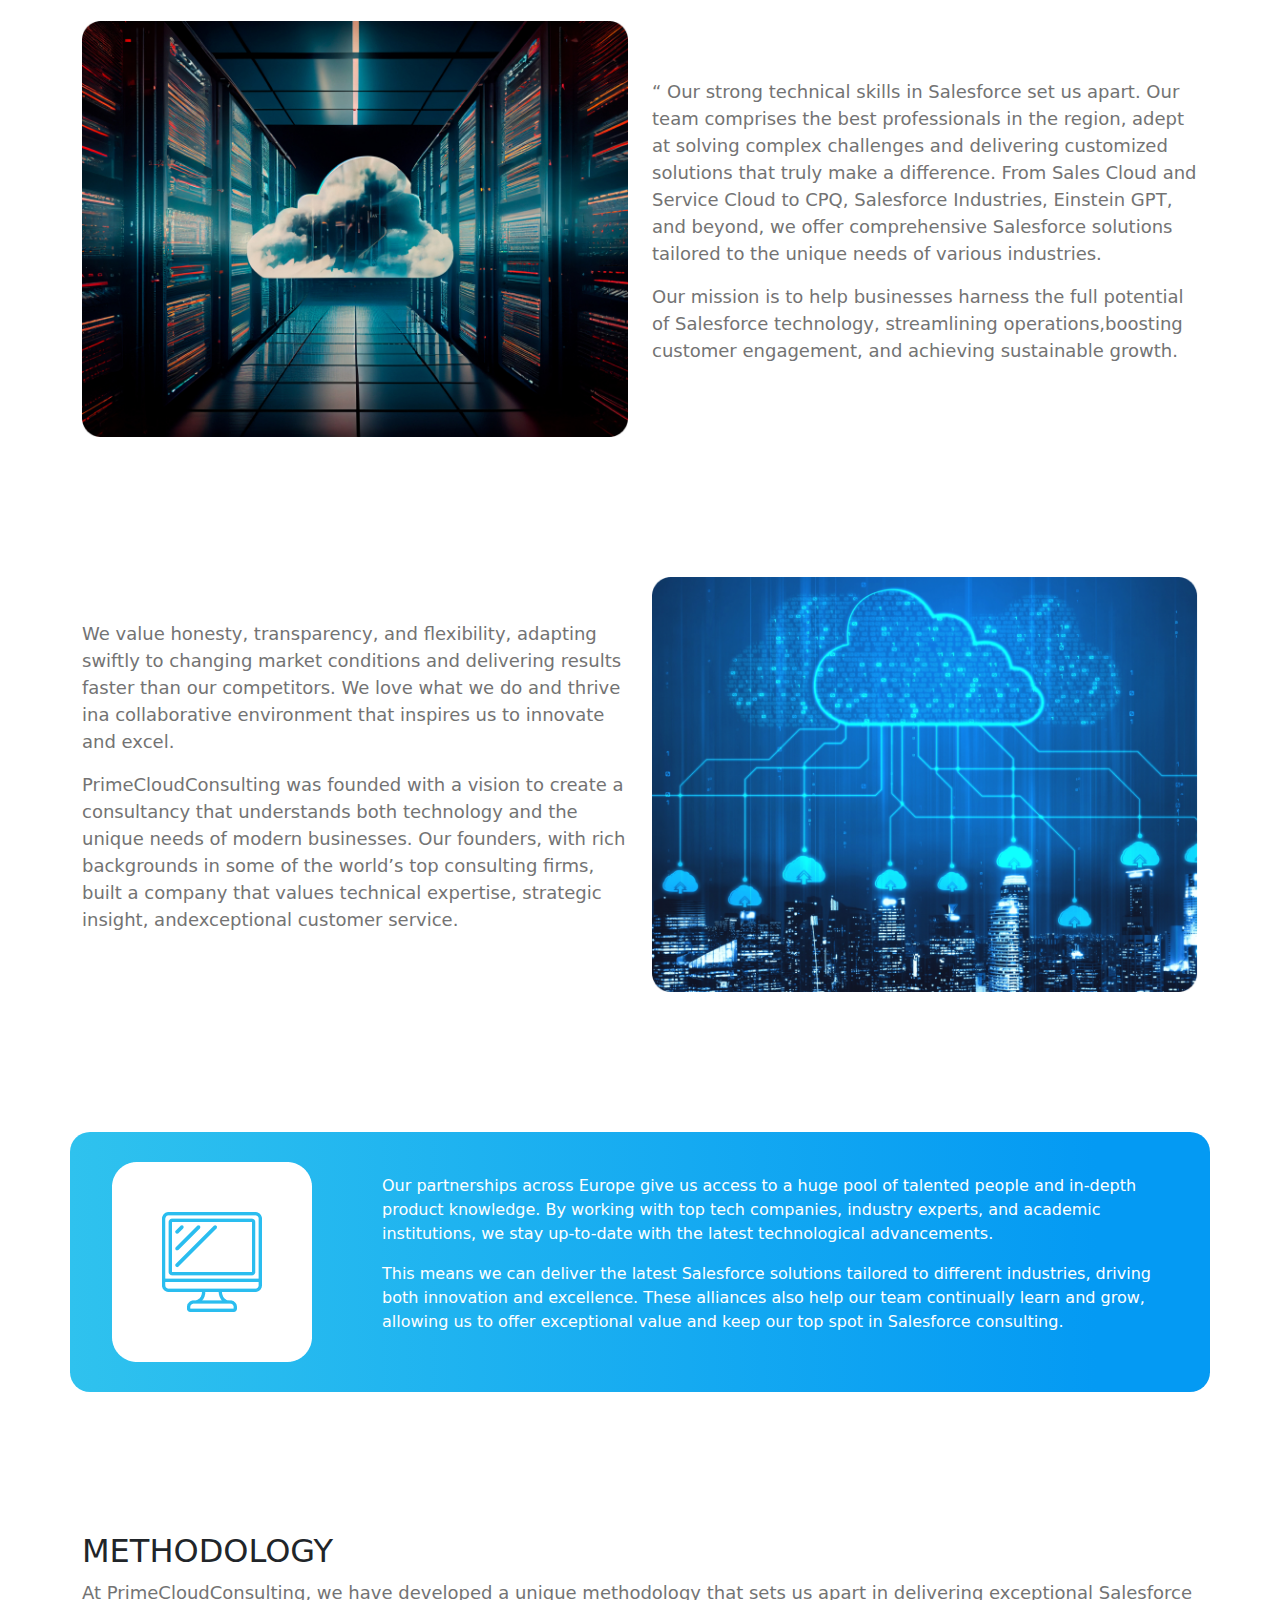
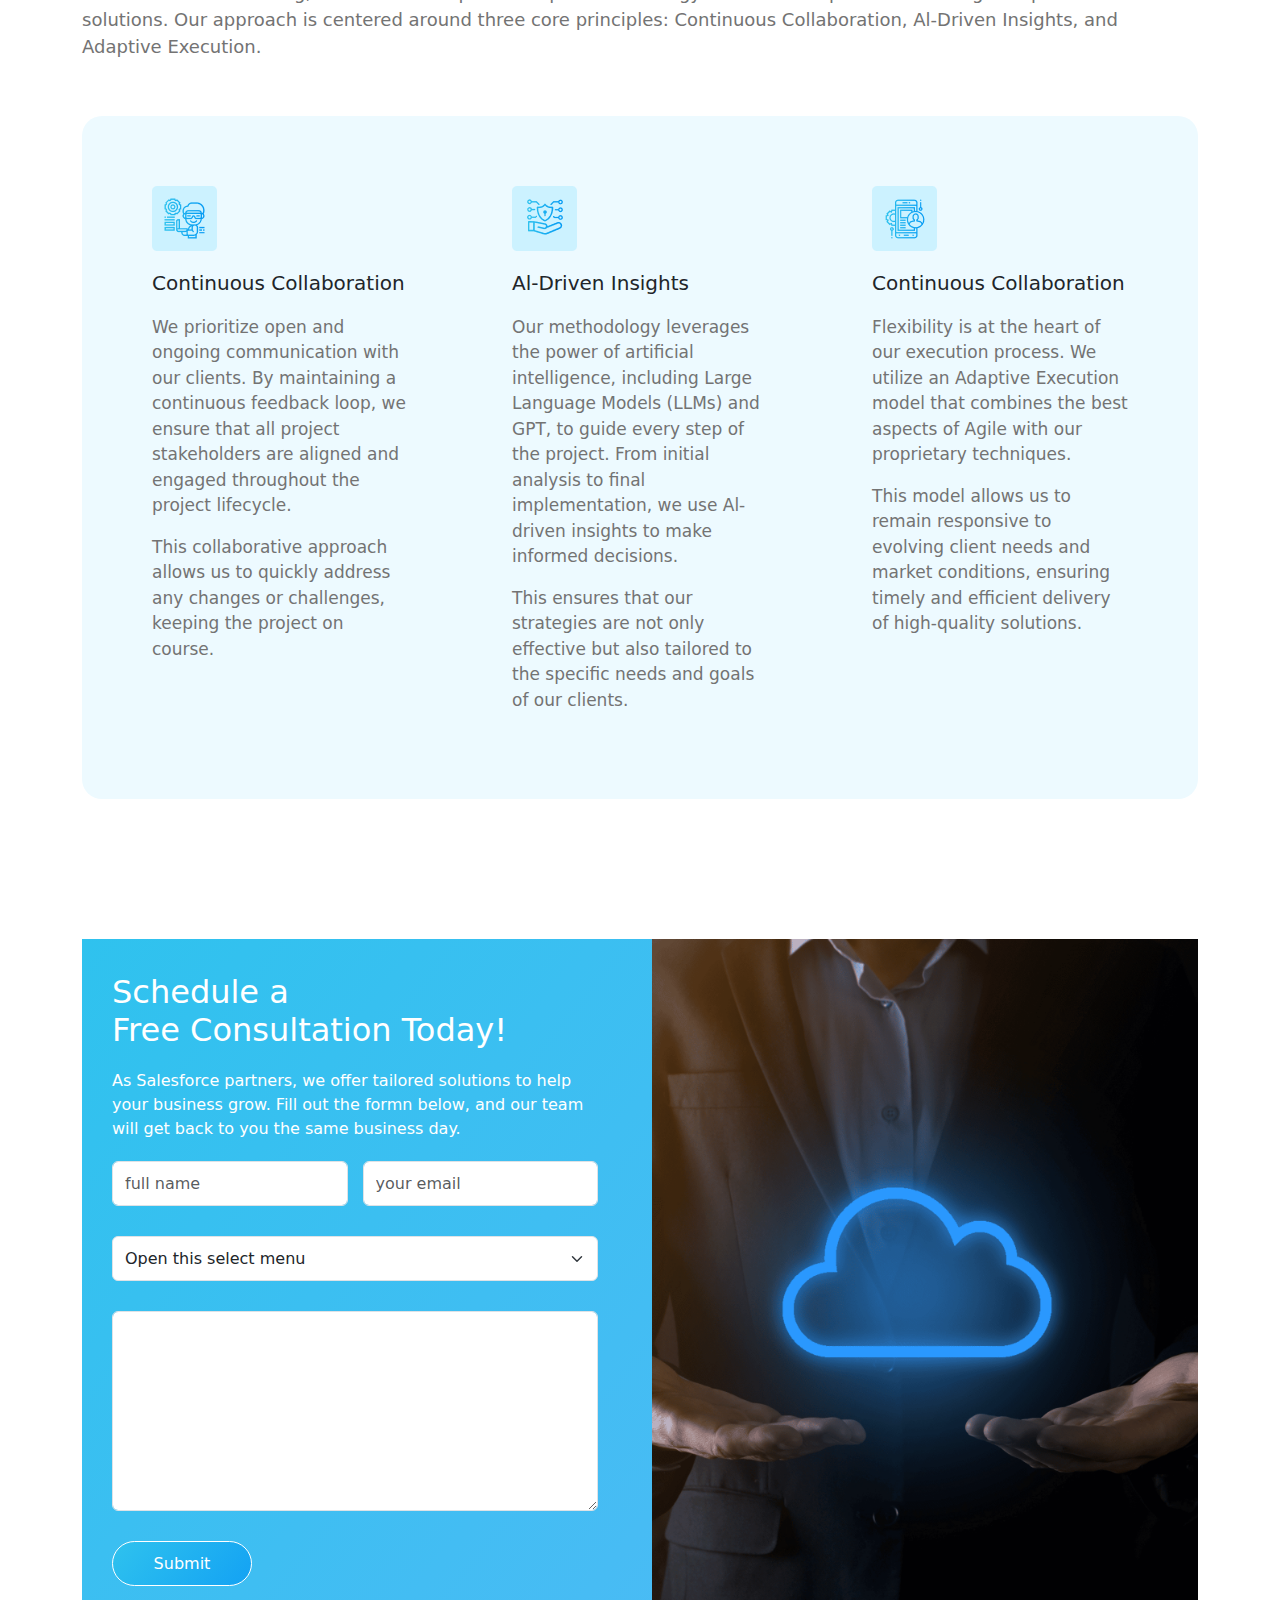
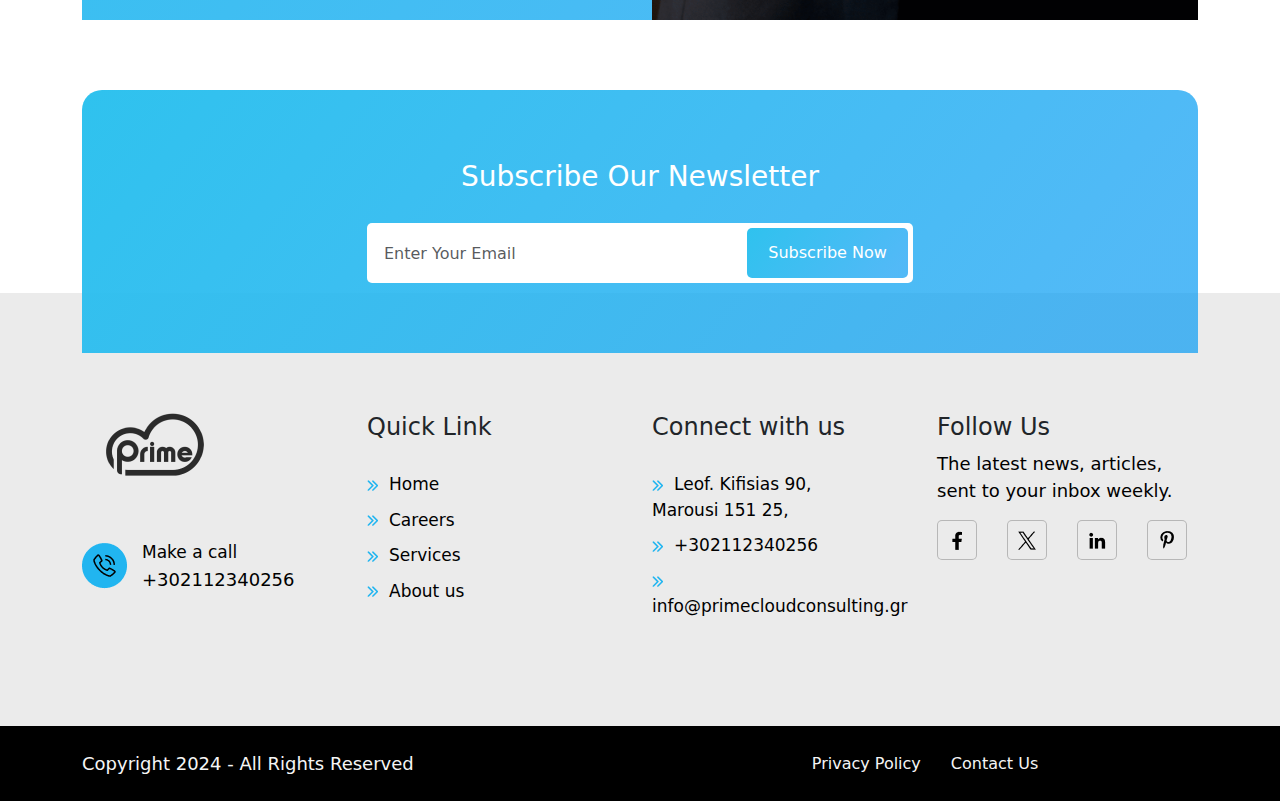
==== commit 8c53cb33: "update" ====
--- a/about.html
+++ b/about.html
@@ -35,10 +35,10 @@
                             <a class="nav-link" href="service.html">Services</a>
                         </li>
                         <li class="nav-item">
-                            <a class="nav-link" href="#">Career</a>
+                            <a class="nav-link" href="careers.html">Career</a>
                         </li>
                         <li class="nav-item">
-                            <a class="nav-link" href="#">Conatct Us</a>
+                            <a class="nav-link" href="contact.html">Conatct Us</a>
                         </li>
                     </ul>
 
--- a/css/style.css
+++ b/css/style.css
@@ -1,3 +1,10 @@
+*{
+    box-sizing: border-box;
+    margin: 0;
+    padding: 0;
+}
+
+
 h2 {
     font-size: 48px;
 }
@@ -19,6 +26,7 @@
     display: flex;
     align-items: center;
     justify-content: center;
+    background-position: center;
 }
 
 .inner_text_banner {
@@ -439,7 +447,7 @@
 header {
     position: sticky;
     top: 0;
-    z-index: 1;
+    z-index: 999;
     background: #fff;
 }
 
@@ -533,9 +541,167 @@
     background: #F4F7FB;
     padding: 10px;
     border-radius: 5px;
+    position: absolute;
+    top: -35px;
 }
 .indus_card {
     border-radius: 20px;
     padding: 20px;
     box-shadow: rgba(100, 100, 111, 0.2) 0px 7px 29px 0px;
+    position: relative;
+}
+/* .indus_center_image img {
+} */
+.indus_card p {
+    font-size: 14px;
+    margin-bottom: 0;
+}
+.indus_content {
+    padding: 25px 0px;
+}
+
+.indus_center_image img {
+    height: 250px;
+}
+
+.indus_bottom_row .row:nth-child(2){
+    margin: 80px 0;
+}
+.indus_upper_row h2 {
+    font-size: 50px;
+}
+.careers{
+    background-image: url(../images/careerbg.png);
+    height: 500px;
+}
+.row_open_list p {
+    margin-bottom: 0;
+}
+
+.open_list {
+    background: #EDFAFF;
+}
+.open_col1 p {
+    font-size: 20px;
+    color: #1E293B;
+    font-weight: 600;
+}
+.open_col2 span {
+    padding: 5px 10px;
+    color: #21B5F0;
+    background: #edfaff;
+    border-radius: 20px;
+}
+.open_col2{
+    text-align: center;
+}
+.open_col2 p img {
+    margin-right: 8px;
+}
+.open_col3 span img {
+    margin-right: 8px;
+}
+.open_col2 p  {
+    color:#94A3B8;
+    margin-top:5px;
+}
+.open_col3 span  {
+    color:#94A3B8;
+ 
+}
+.open_col3 p {
+    color: #1e293b;
+    font-weight: 600;
+    margin-top:5px;
+}
+.open_col4 a {
+    background: #3bbff1;
+    padding: 8px 20px;
+    text-decoration: unset;
+    color: #fff;
+    border-radius: 5px;
+    text-transform: uppercase;
+    font-size: 14px;
+    font-weight: 500;
+    display: inline-block;
+    margin-left: 6px;
+}
+.row_open_list {
+    padding: 30px 20px;
+    background: #fff;
+    border-radius: 10px;
+}
+.dropdownSection h2 {
+    color: #ADB5BD;
+    font-size: 20px;
+    font-weight: 400;
+    background: #E9E9EA;
+    display: inline;
+    padding: 8px 20px;
+    border-radius: 5px;
+    cursor: pointer;
+}
+.textDropdown {
+    margin-top: 30px;
+}
+.textSection {
+    margin-top: 40px;
+}
+.wrap_data_content h4 {
+    font-size: 20px;
+}
+.wrap_data_content p {
+    color: #000;
+}
+.wrap_data_content {
+    margin-bottom: 10px;
+}
+.textSection {
+    display: none;
+}
+.dropdownSection h2 img {
+    width: 12px;
+    margin-left: 5px;
+}
+.banner.about_us.contact_us{
+    background-image: url(../images/contact_bg.jpg);
+    height: 500px;
+}
+.contact_banner h2 {
+    color: #000;
+    font-weight: 700;
+    font-size: 40px;
+    margin-bottom: 30px;
+}
+.contact_banner .submit_btn a {
+    border-radius: 5px;
+}
+.con_box {
+    display: flex;
+    align-items: center;
+    justify-content: center;
+    flex-direction: column;
+    background: #F4F7FB;
+    height: 260px;
+    border-radius: 5px;
+}
+.con_box p {
+    margin-bottom: 0;
+}
+.con_box img {
+    padding: 10px;
+    background: #fff;
+    border-radius: 5px;
+    margin-bottom: 10px;
+}
+.con_box h4 {
+    color: #21B5F0;
+    font-size: 20px;
+}
+.con_box p a {
+    color: #737373;
+    text-decoration: none;
+}
+.con_box p  {
+    color: #737373;
 }--- a/css/responsive.css
+++ b/css/responsive.css
@@ -74,6 +74,27 @@
         text-align: center;
         margin-bottom: 15px;
     }
+    .indus_upper_row h2 {
+        font-size: 34px;
+    }
+    .indus_center_image img {
+        width: 100%;
+        object-fit: cover;
+        margin: 60px 0;
+        border-radius: 20px;
+    }
+    .indus_bottom_row .row:nth-child(2) {
+        margin: 160px 0;
+    }
+    .open_col2 {
+        text-align: right;
+    }
+    .open_col4 {
+        text-align: right;
+    }
+    .open_col {
+        margin-bottom: 15px;
+    }
 }
 
 @media screen and (max-width:767px)
@@ -132,4 +153,34 @@
     footer {
         padding: 0 10px!important;
     }
+    .top_row_sus h2 {
+        font-size: 30px;
+    }
+    .news_letter_inner input {
+        width: 55%;
+    }
+    .subscribe {
+        width: 45%;
+    }
+    .sus_card {
+        display: block;
+    }
+    .open_col2 {
+        text-align: left;
+    }
+    .open_col4 {
+        text-align: left;
+    }
+    .open_col {
+        margin-bottom: 20px;
+    }
+    .open_col1 p {
+        margin-bottom:20px;
+    }
+    .textDropdown {
+        margin-top: 10px;
+    }
+    .dropdownSection h2 {
+        font-size: 18px;
+    }
 }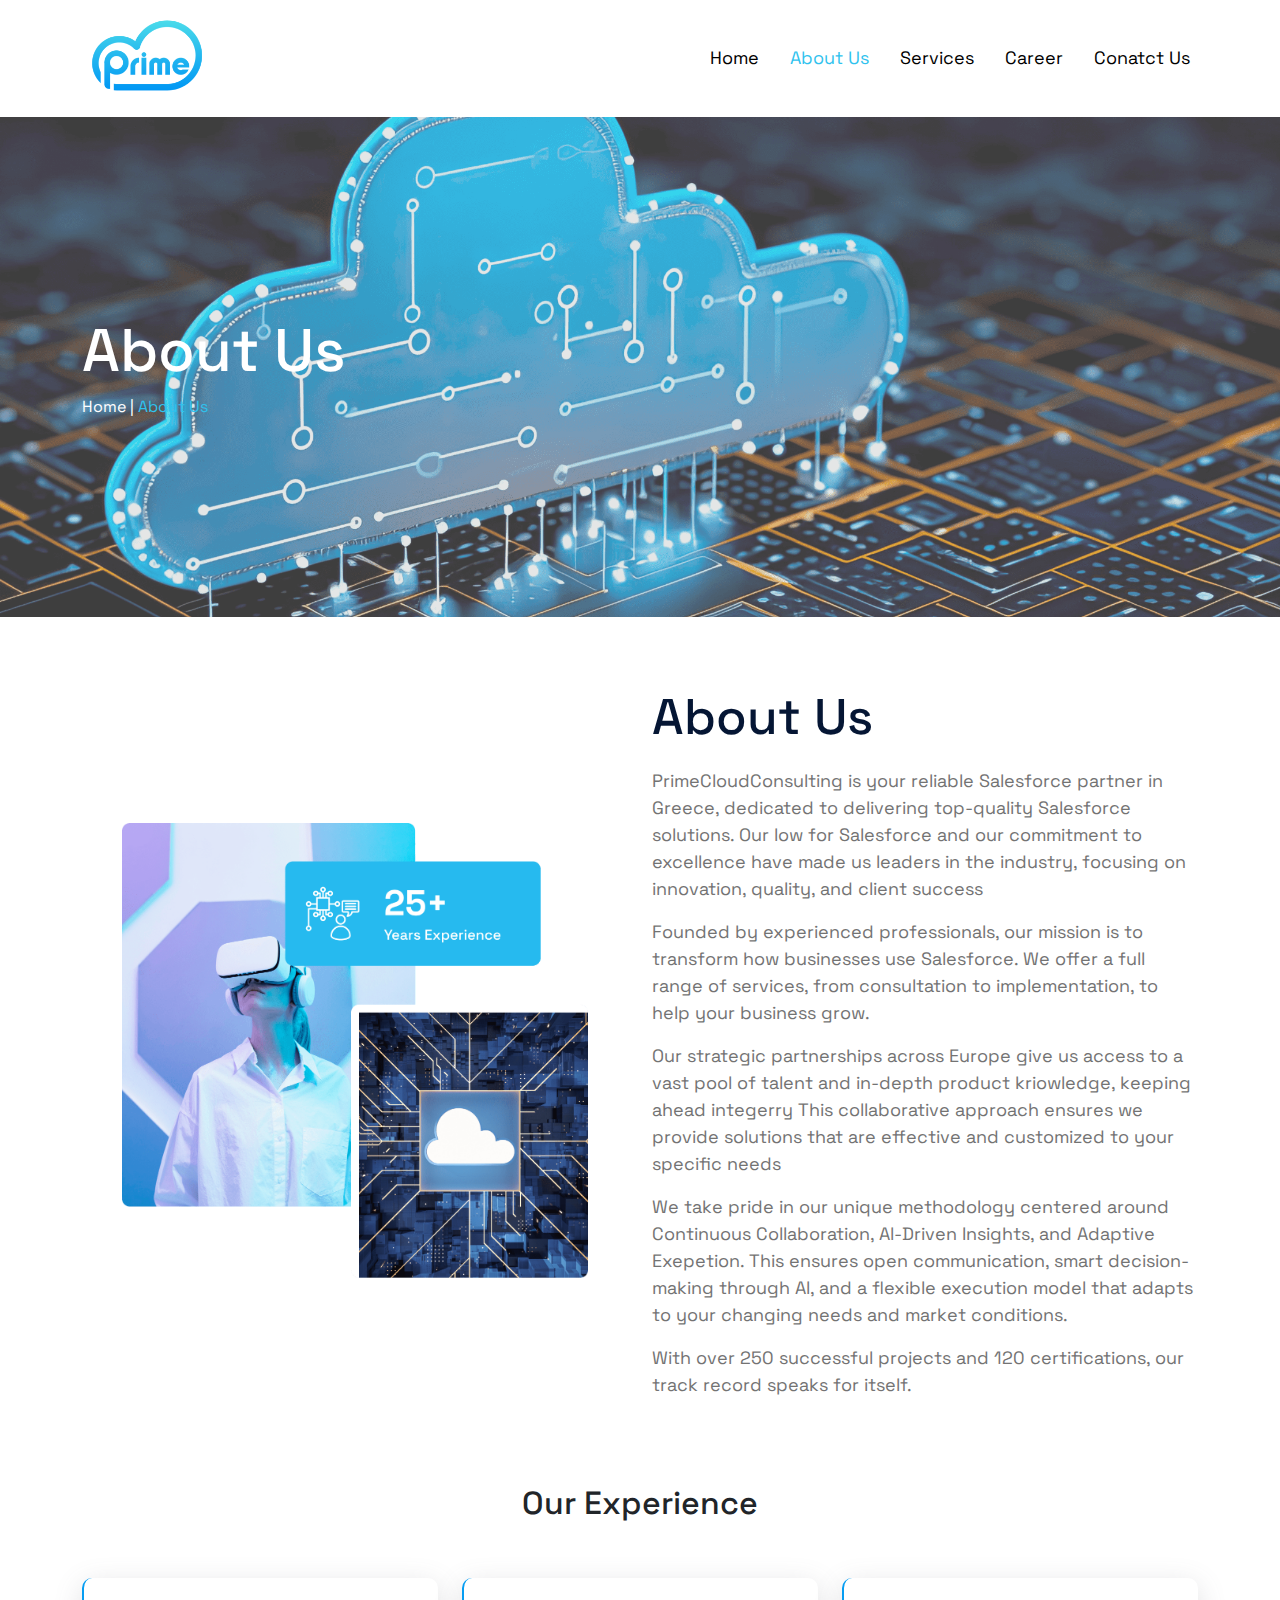
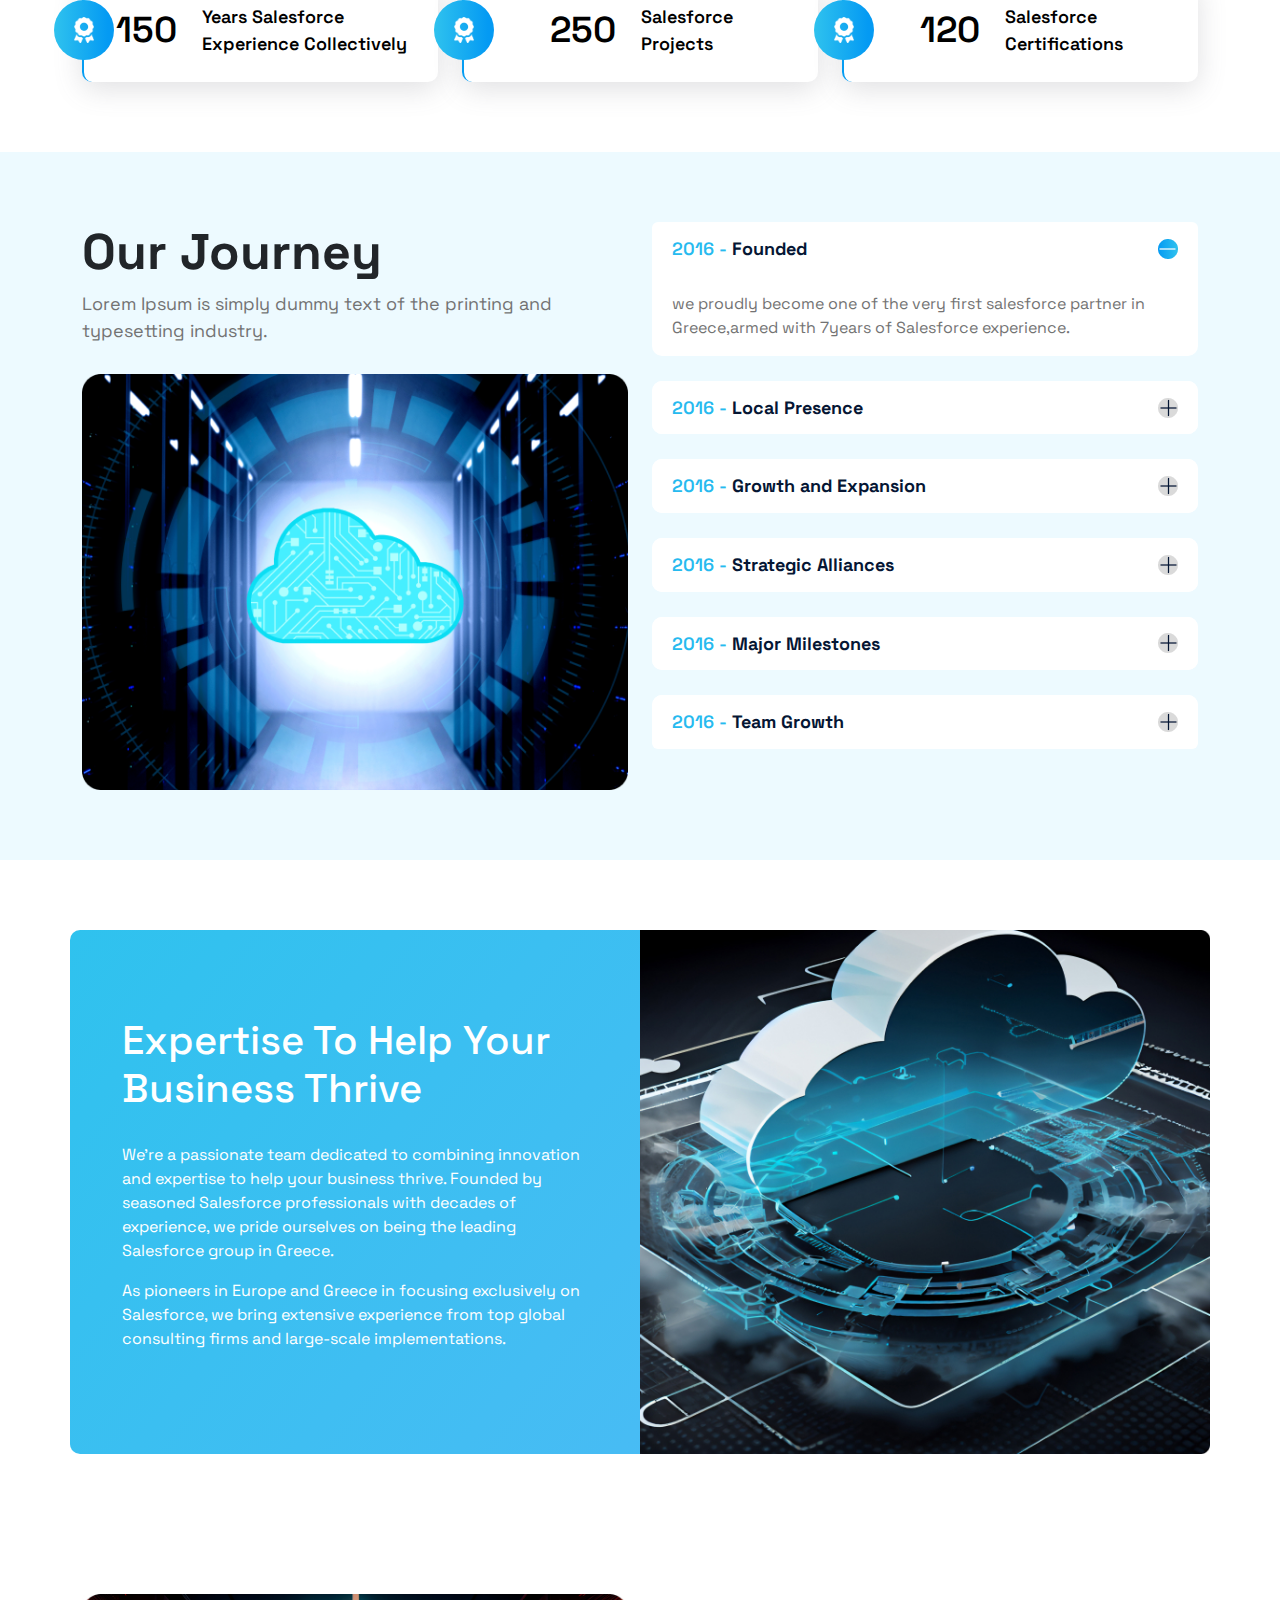
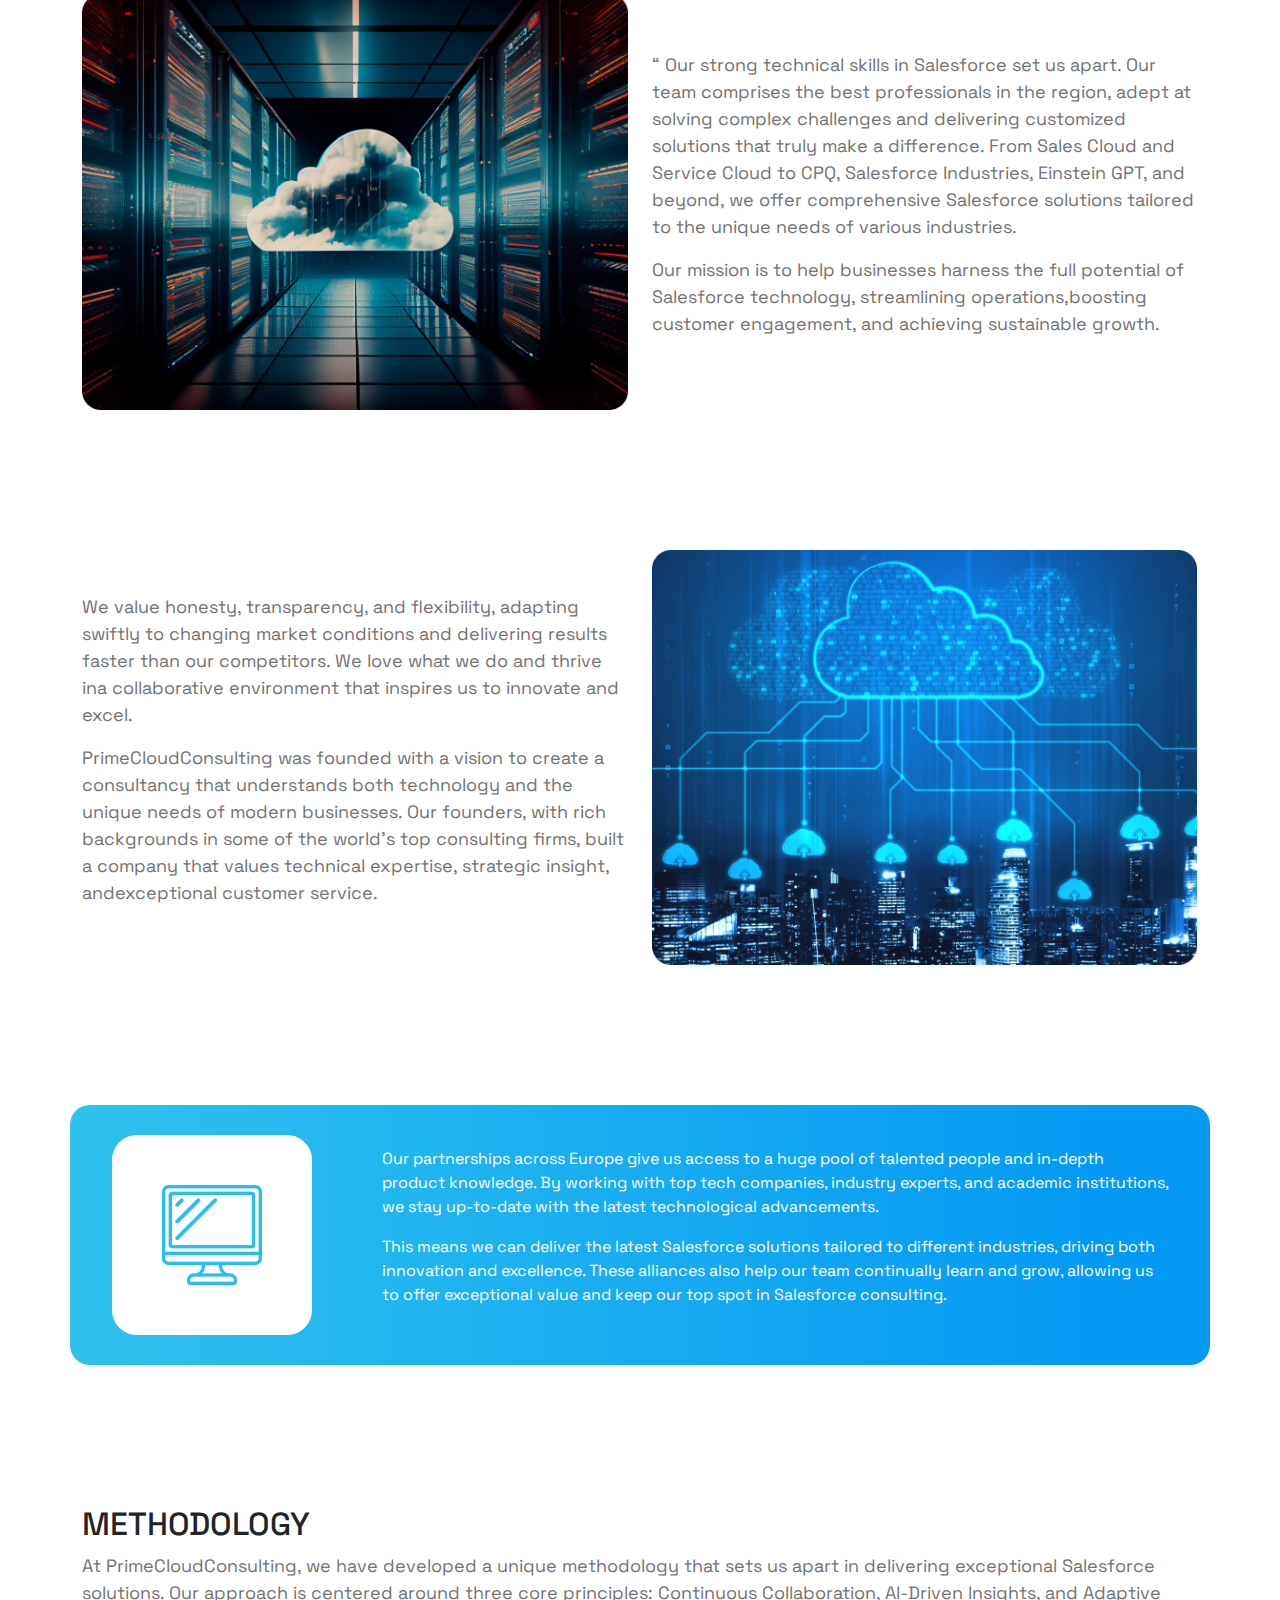
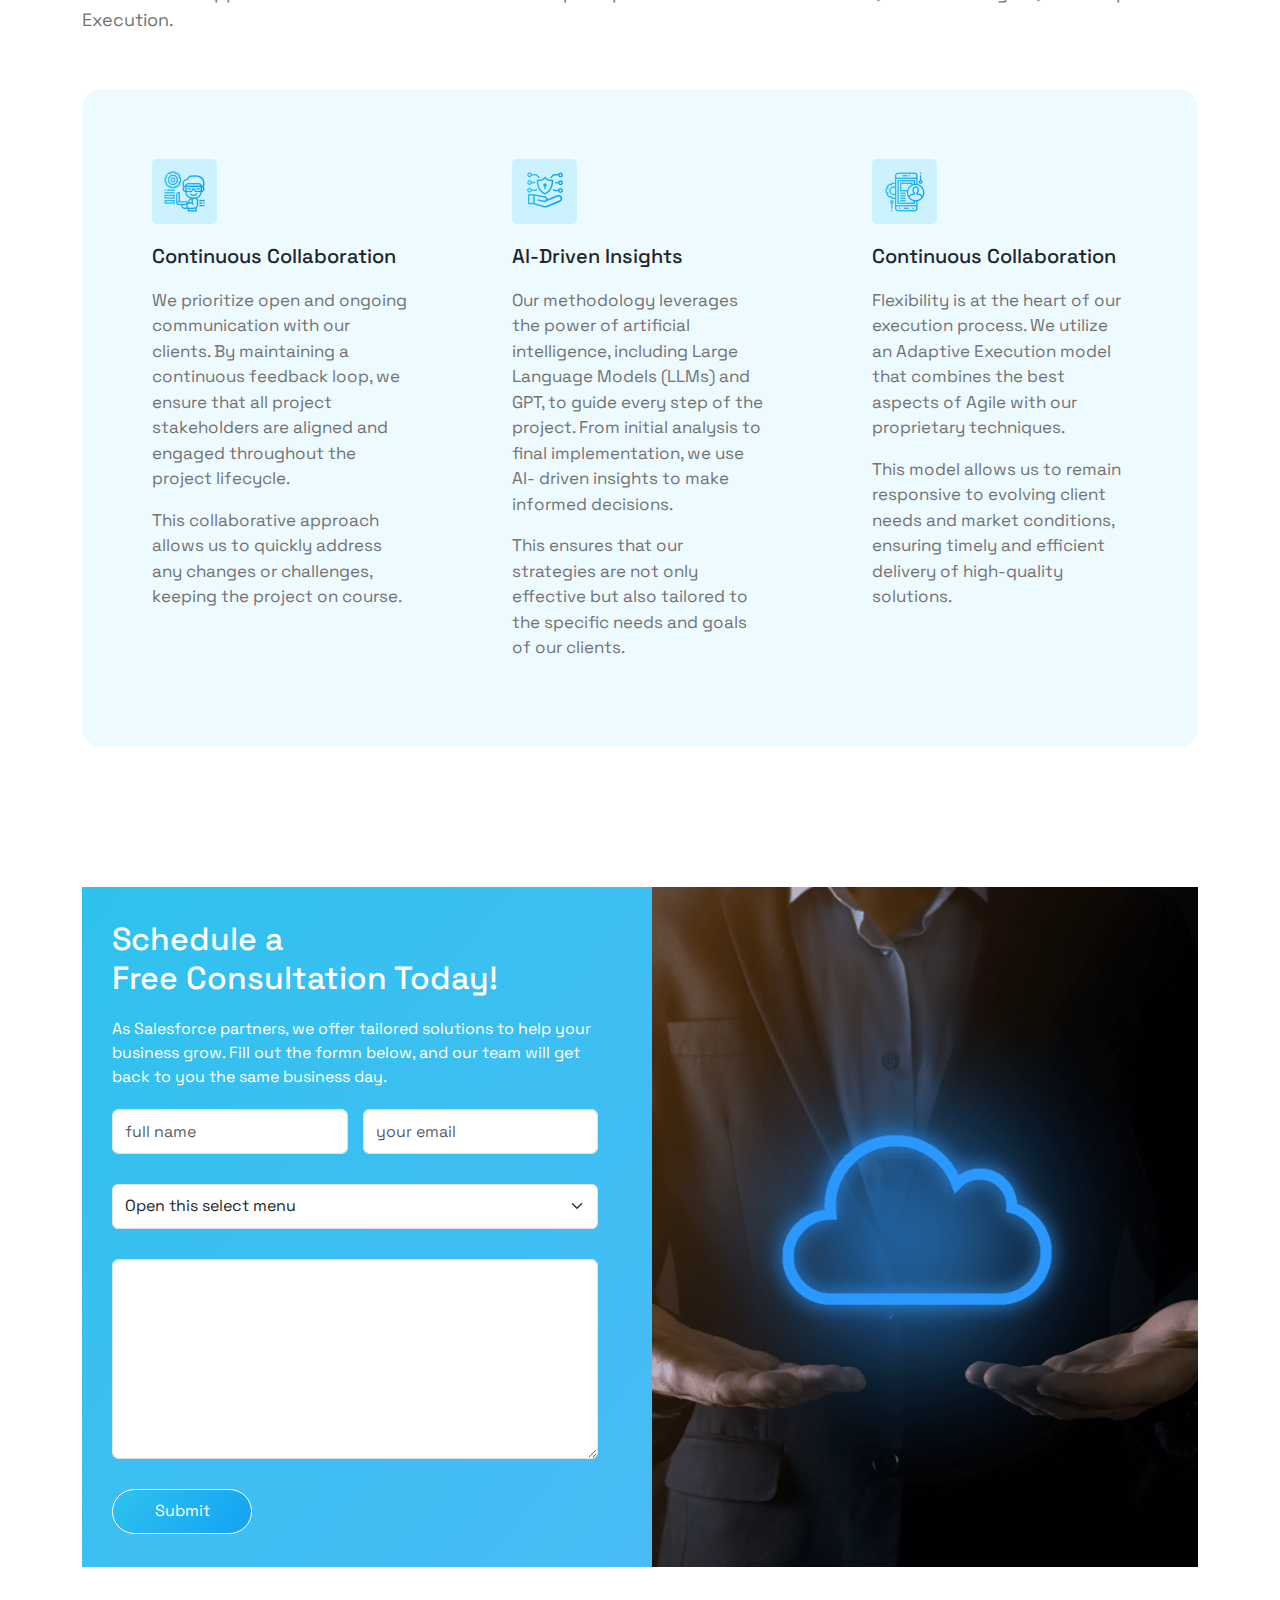
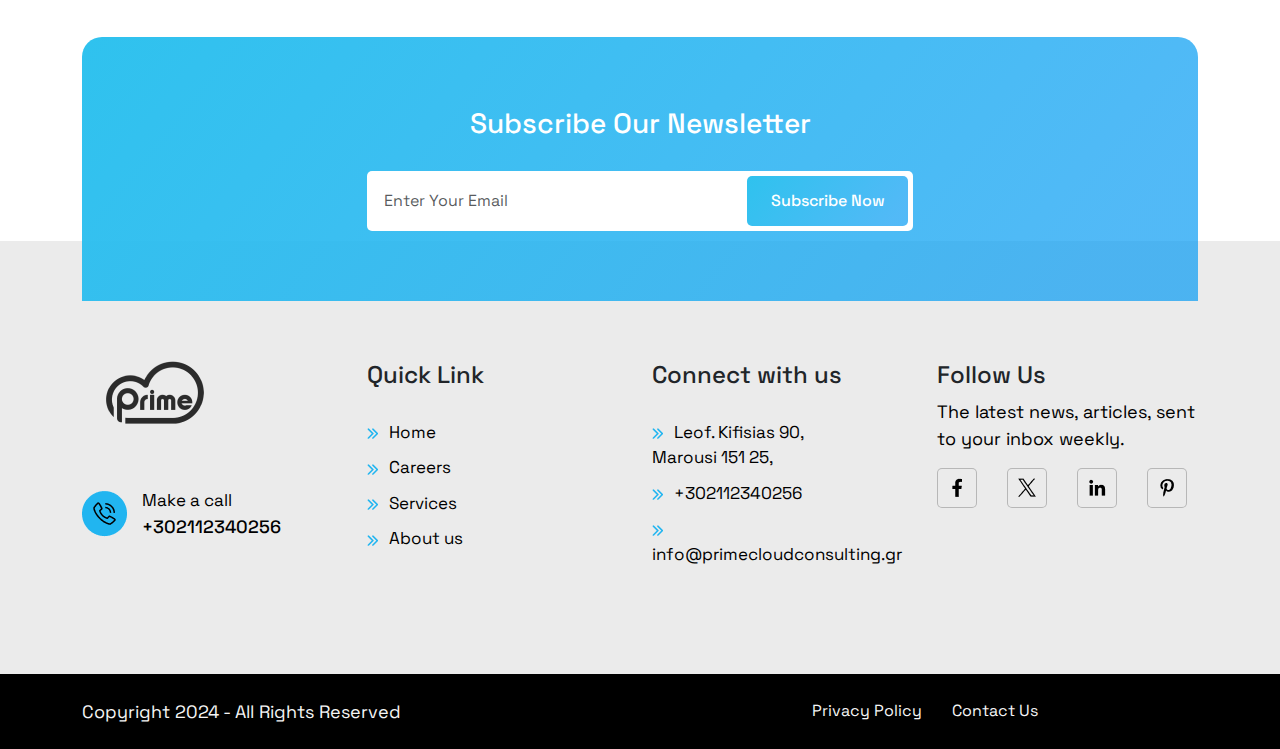
==== commit 3c93e5f2: "fix" ====
--- a/about.html
+++ b/about.html
@@ -8,6 +8,9 @@
     <link rel="stylesheet" href="./css/style.css">
     <link rel="stylesheet" href="./css/responsive.css">
     <link rel="stylesheet" href="./css/bootstrap.min.css">
+    <link
+    href="https://fonts.googleapis.com/css2?family=Cormorant+Garamond:ital,wght@0,300;0,400;0,500;0,600;0,700;1,300;1,400;1,500;1,600;1,700&family=Roboto:ital,wght@0,100;0,300;0,400;0,500;0,700;0,900;1,100;1,300;1,400;1,500;1,700;1,900&family=Space+Grotesk:wght@300..700&display=swap"
+    rel="stylesheet">
 </head>
 
 <body>
--- a/css/style.css
+++ b/css/style.css
@@ -2,6 +2,7 @@
     box-sizing: border-box;
     margin: 0;
     padding: 0;
+    font-family: "Space Grotesk", sans-serif;
 }
 
 
@@ -436,6 +437,10 @@
 .nav-item a.nav-link {
     color: #000;
     font-size: 18px;
+    border-bottom: 1px solid transparent;
+}
+.nav-item a.nav-link:hover {
+    border-bottom: 1px solid #2fc2ee;
 }
 a.button_common:hover {
     background: #fff;
@@ -704,4 +709,7 @@
 }
 .con_box p  {
     color: #737373;
+}
+.nav-item {
+    margin-left: 15px;
 }--- a/css/responsive.css
+++ b/css/responsive.css
@@ -95,6 +95,9 @@
     .open_col {
         margin-bottom: 15px;
     }
+    .nav-item {
+        margin-left: 15px;
+    }
 }
 
 @media screen and (max-width:767px)
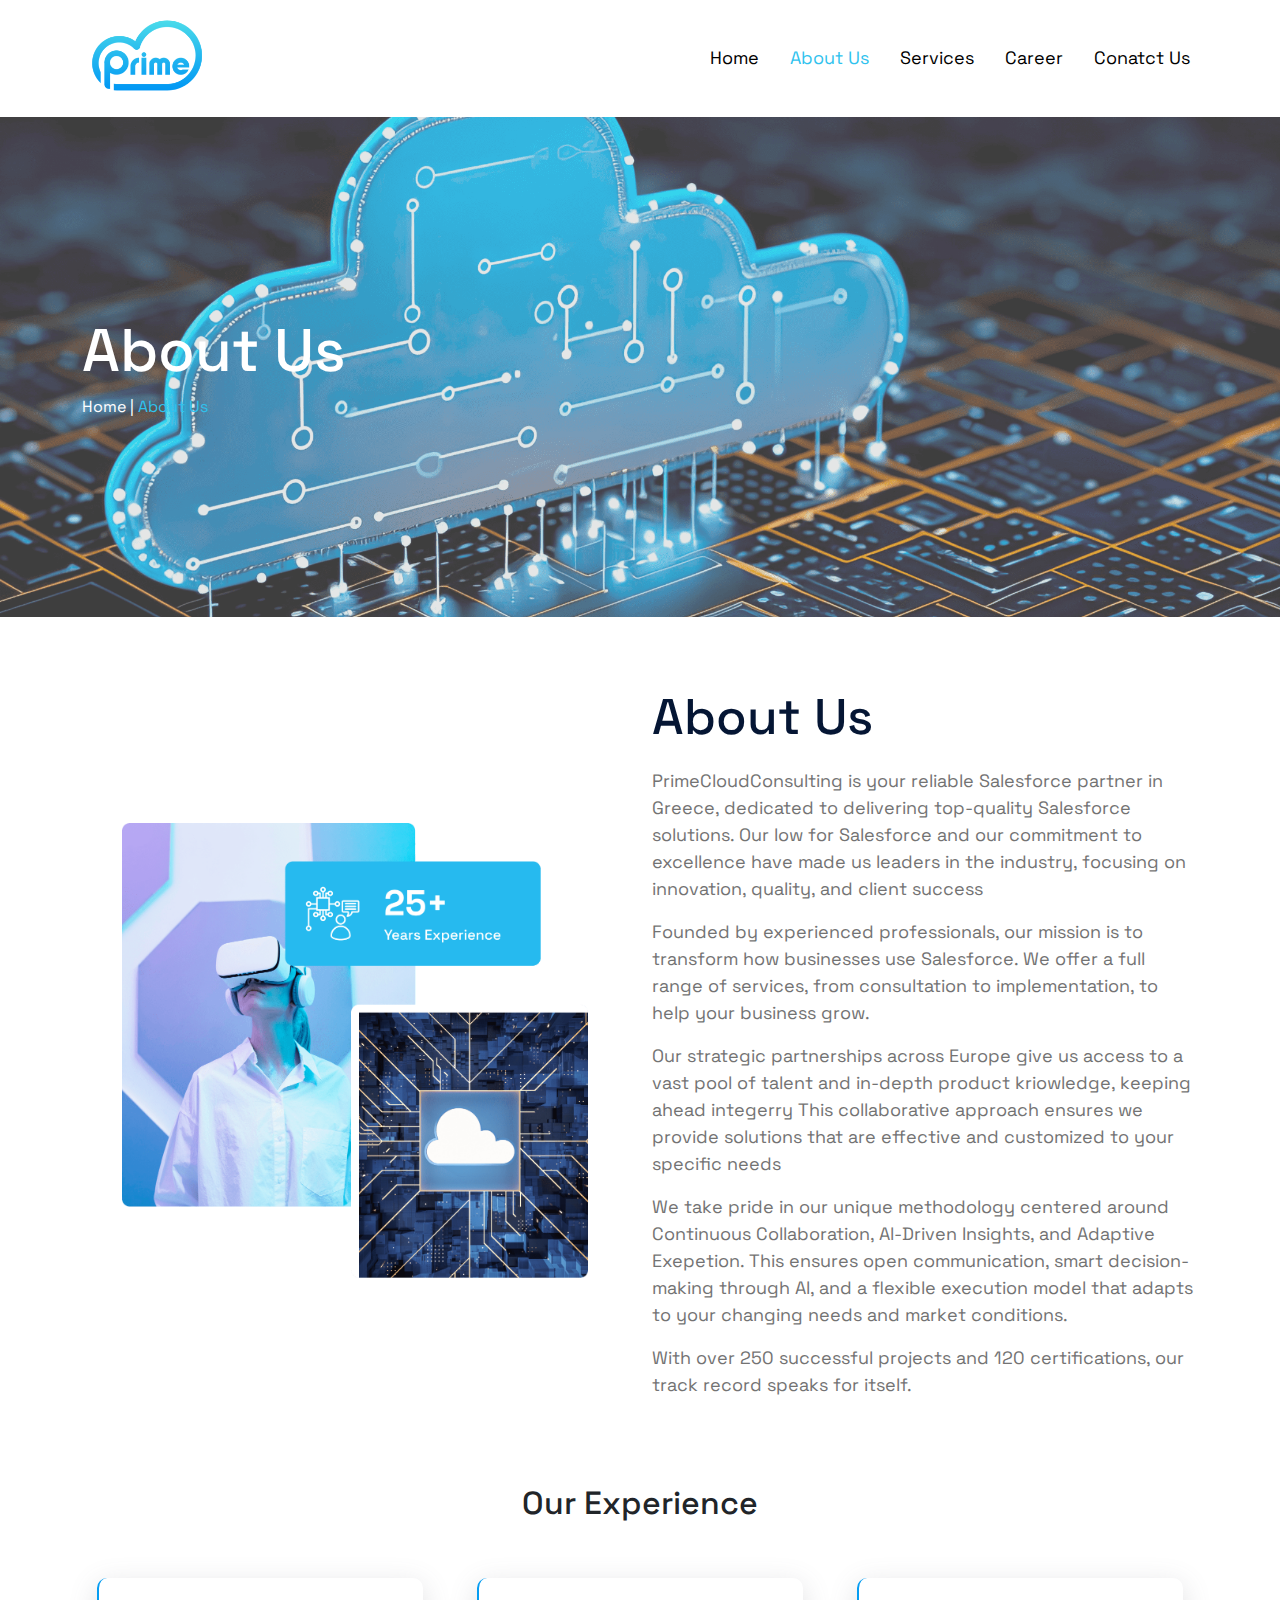
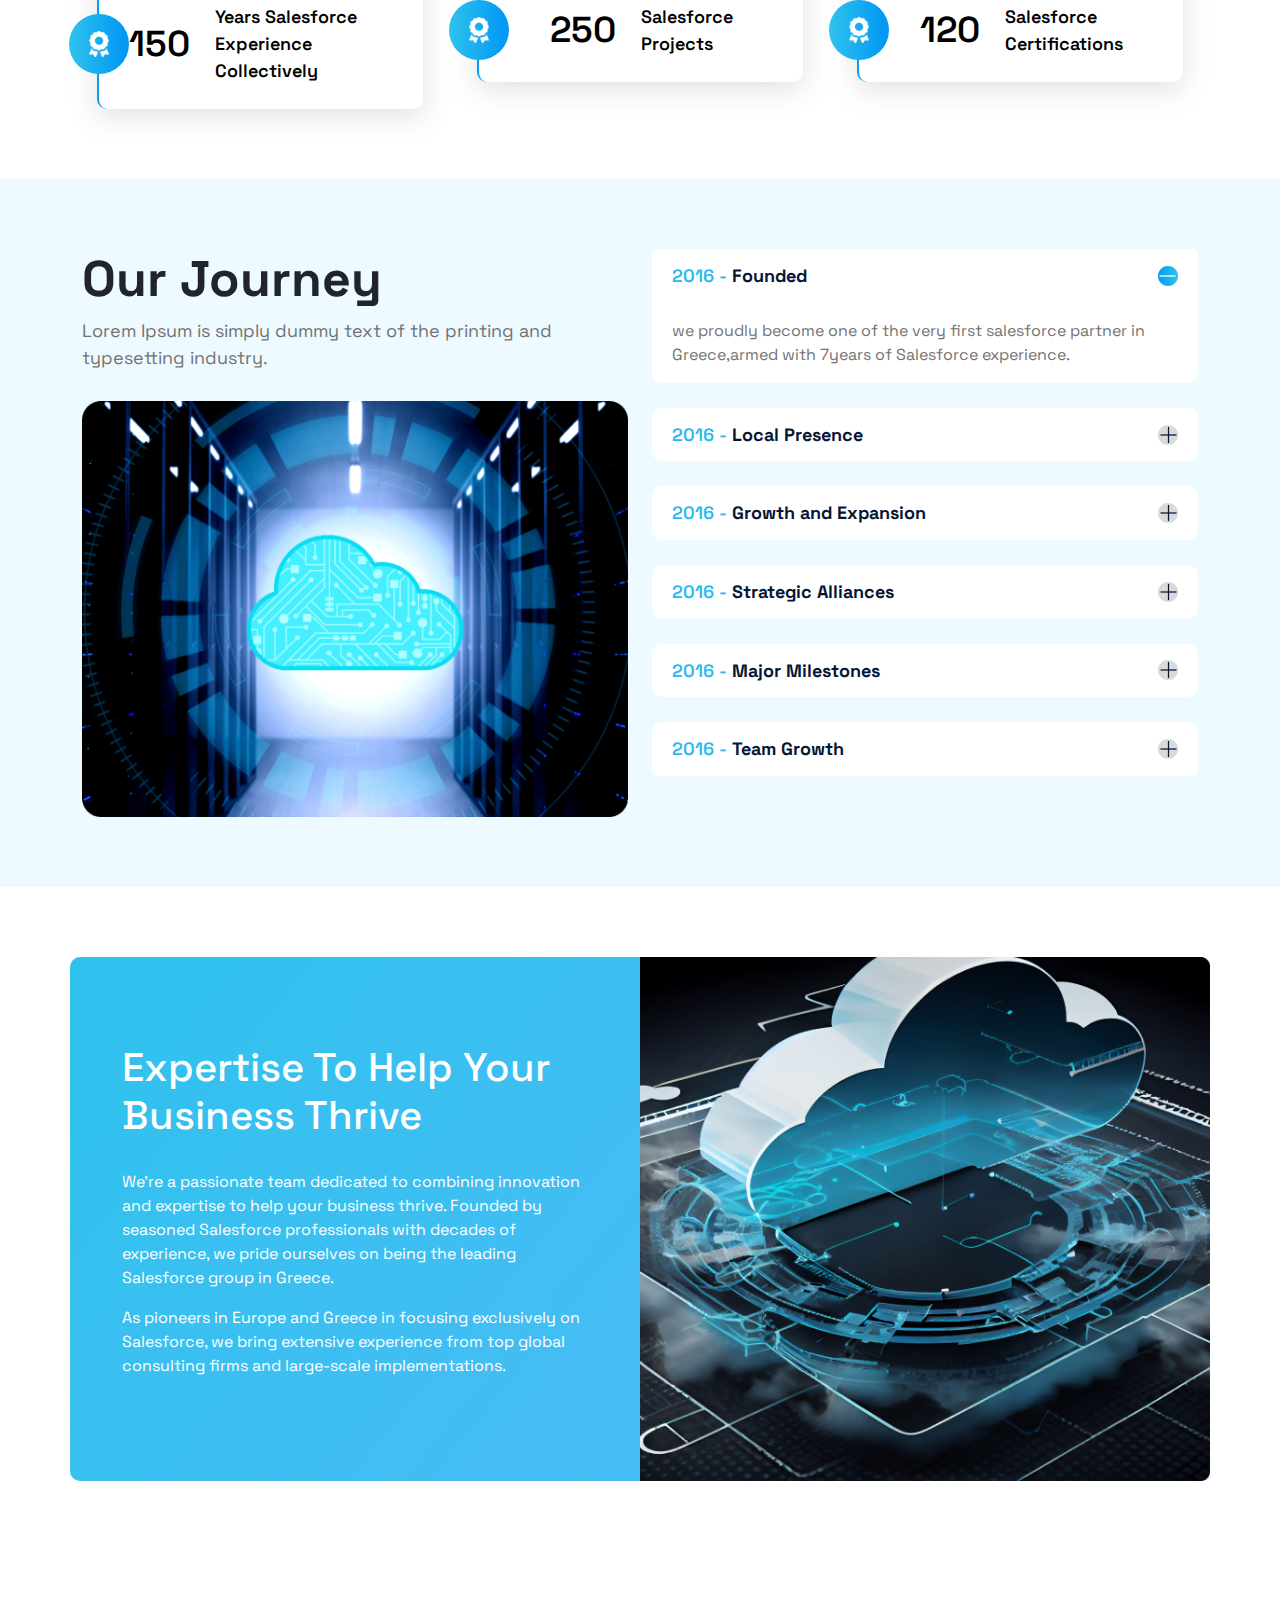
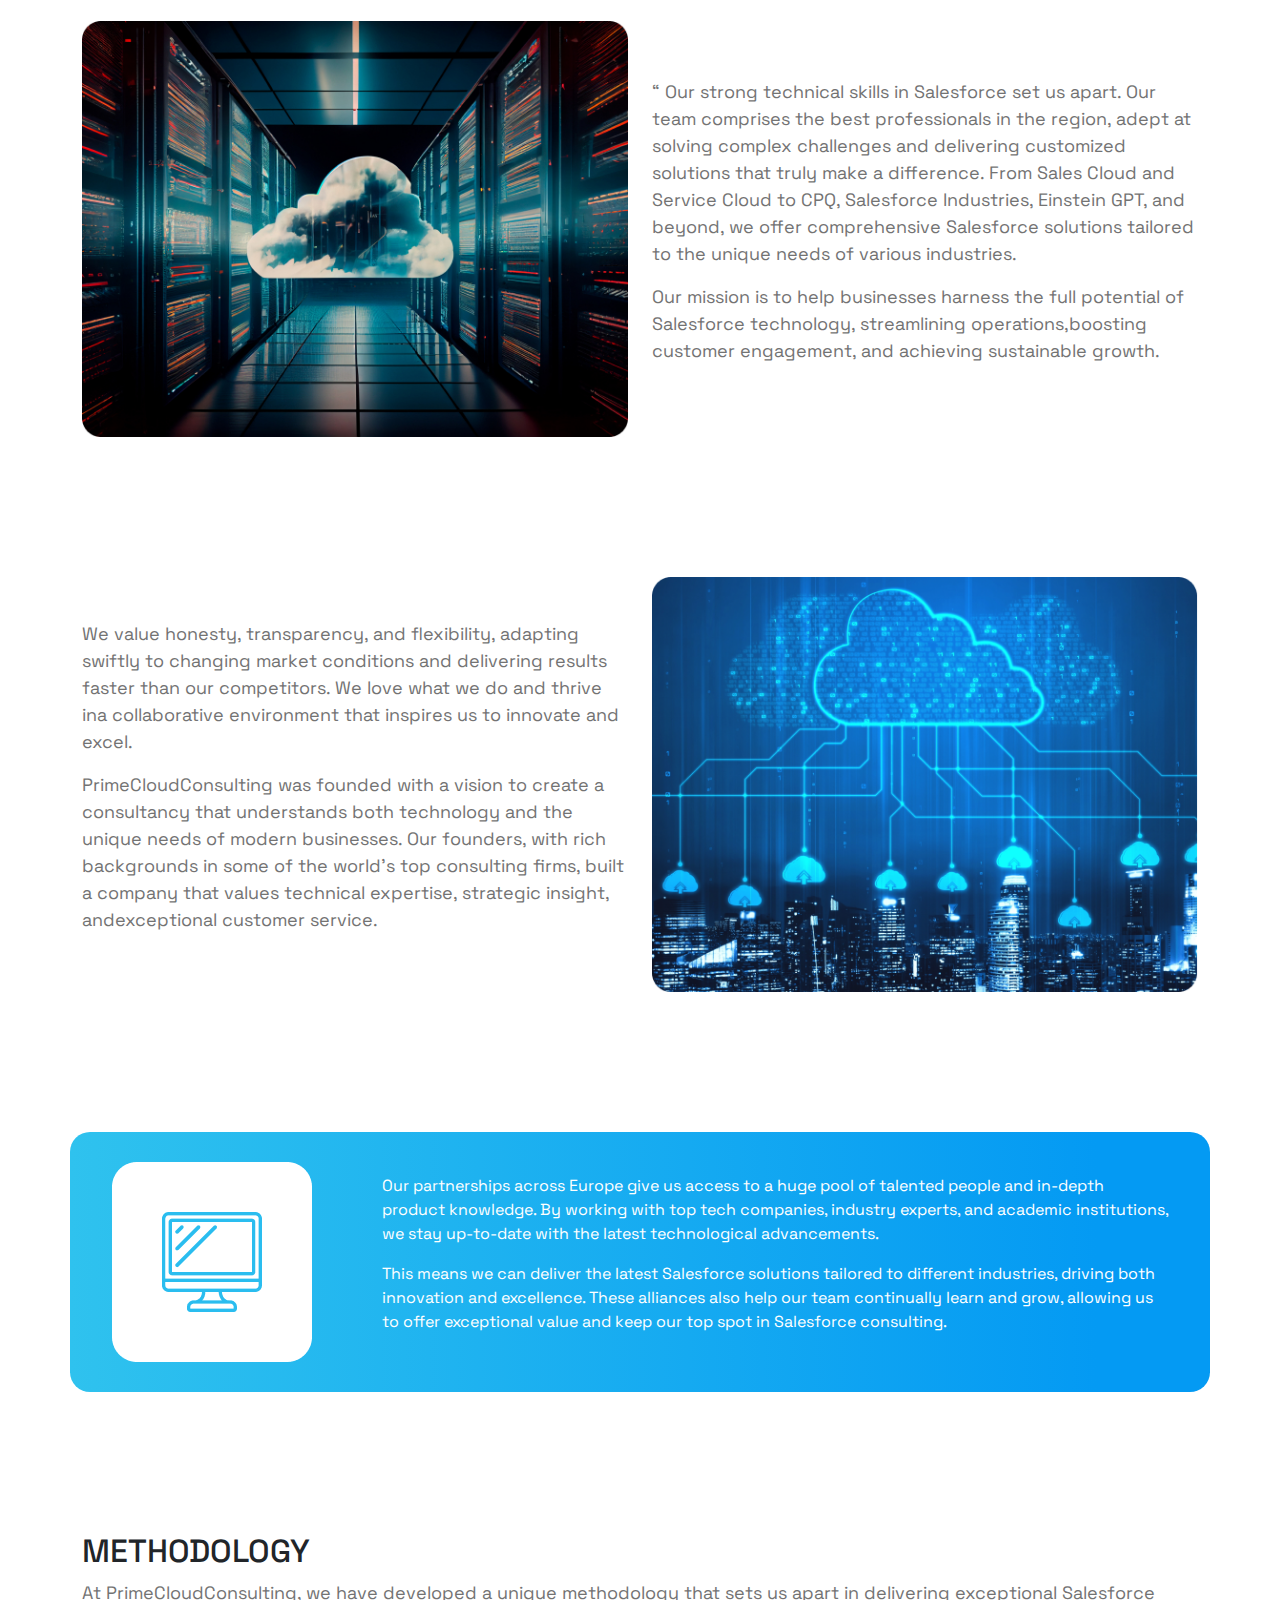
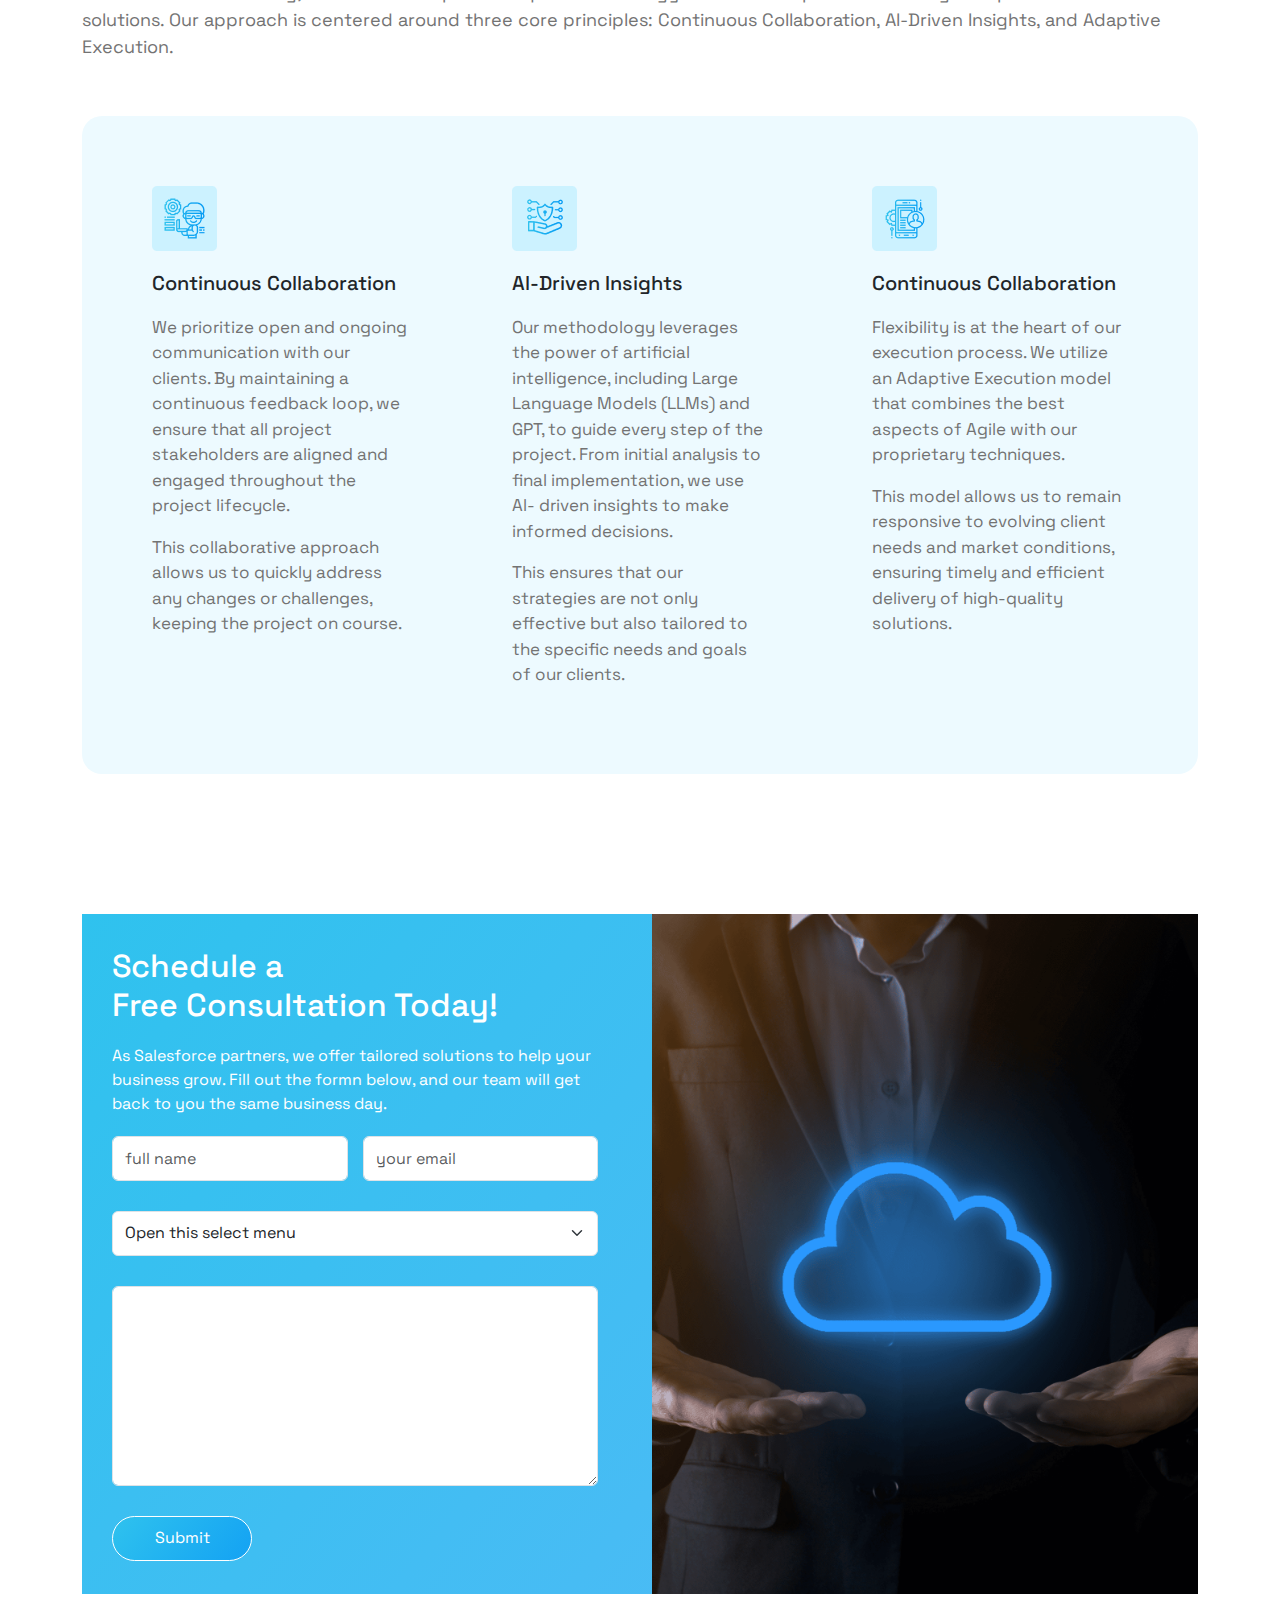
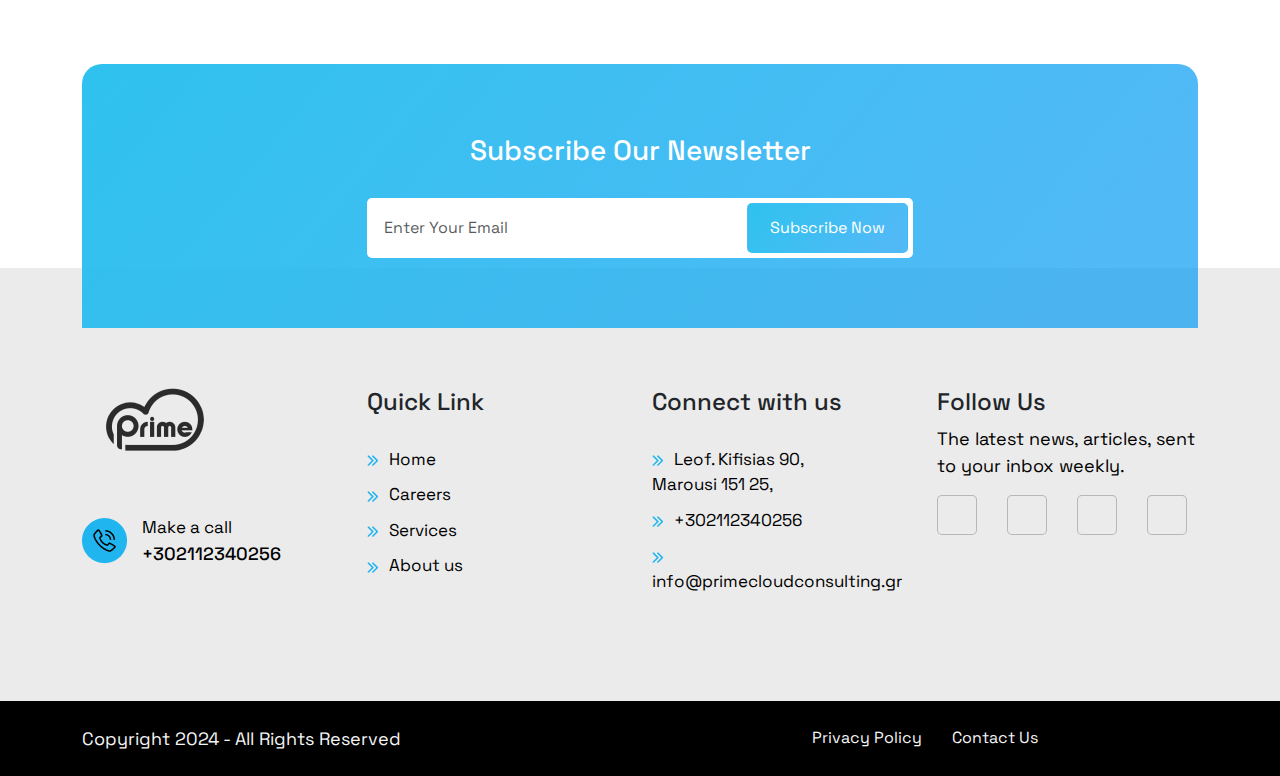
==== commit b37bdc66: "update" ====
--- a/about.html
+++ b/about.html
@@ -11,6 +11,9 @@
     <link
     href="https://fonts.googleapis.com/css2?family=Cormorant+Garamond:ital,wght@0,300;0,400;0,500;0,600;0,700;1,300;1,400;1,500;1,600;1,700&family=Roboto:ital,wght@0,100;0,300;0,400;0,500;0,700;0,900;1,100;1,300;1,400;1,500;1,700;1,900&family=Space+Grotesk:wght@300..700&display=swap"
     rel="stylesheet">
+    <link rel="stylesheet" href="https://cdnjs.cloudflare.com/ajax/libs/font-awesome/6.6.0/css/all.min.css"
+    integrity="sha512-Kc323vGBEqzTmouAECnVceyQqyqdsSiqLQISBL29aUW4U/M7pSPA/gEUZQqv1cwx4OnYxTxve5UMg5GT6L4JJg=="
+    crossorigin="anonymous" referrerpolicy="no-referrer" />
 </head>
 
 <body>
@@ -18,7 +21,7 @@
     <header>
         <nav class="navbar navbar-expand-lg">
             <div class="container">
-                <a class="navbar-brand" href="#">
+                <a class="navbar-brand" href="index.html">
                     <img src="./images/logo_prime.png" alt="" class="img-fluid">
                 </a>
                 <button class="navbar-toggler" type="button" data-bs-toggle="collapse"
@@ -595,10 +598,10 @@
 
                         <div class="social_icon">
                             <ul>
-                                <li><a href=""><img src="./images/f.png" alt="" class="img-fluid"></a></li>
-                                <li><a href=""><img src="./images/x.png" alt="" class="img-fluid"></a></li>
-                                <li><a href=""><img src="./images/i.png" alt="" class="img-fluid"></a></li>
-                                <li><a href=""><img src="./images/p.png" alt="" class="img-fluid"></a></li>
+                                <li><a href=""><i class="fa-brands fa-facebook-f"></i></a></li>
+                                <li><a href=""><i class="fa-brands fa-x-twitter"></i></a></li>
+                                <li><a href=""><i class="fa-brands fa-linkedin-in"></i></a></li>
+                                <li><a href=""><i class="fa-brands fa-pinterest-p"></i></a></li>
                             </ul>
                         </div>
                     </div>
--- a/css/style.css
+++ b/css/style.css
@@ -51,6 +51,7 @@
     text-decoration: none;
     display: inline-block;
     margin-top: 10px;
+    transition: all 0.4s;
 }
 
 .inner_text_banner a img {
@@ -87,8 +88,14 @@
     background-color: #fff;
     color: #18acf1;
     font-weight: 700;
-}
-
+    border: 2px solid transparent;
+    transition: all 0.4s;
+}
+.left_join a:hover {
+    background-color: #2bbeef!important;
+    color: #fff!important;
+    border: 2px solid #fff!important;
+}
 .left_join a img {
     margin-left: 5px;
 }
@@ -107,6 +114,12 @@
     display: flex;
     box-shadow: rgba(100, 100, 111, 0.2) 0px 7px 29px 0px;
     position: relative;
+    margin: 0px 15px;
+    transition: all 0.4s;
+}
+
+.experience_card:hover{
+    background-color: #24b8ef1a;
 }
 
 .experience_card p {
@@ -305,8 +318,12 @@
     text-decoration: unset;
     text-transform: capitalize;
     border: 1px solid #fff;
-}
-
+    transition: all 0.4s;
+}
+.submit_btn a:hover {
+    background: #fff;
+    color: #42bef3;
+}
 .left_contact {
     padding: 30px;
 }
@@ -332,7 +349,13 @@
     text-decoration: unset;
     height: 50px;
     border-radius: 5px;
-    font-weight: 500;
+    transition: all 0.5s;
+    border: 1px solid transparent;
+}
+.subscribe a:hover {
+    background: #fff;
+    color: #52b9f7;
+    border: 1px solid #52b9f7;
 }
 .uper_row_news_letter {
     background: linear-gradient(129deg, rgba(47, 194, 238, 1) 0%, rgb(4 154 243 / 69%) 90%);
@@ -380,6 +403,11 @@
     color: #000;
     text-decoration: none;
     font-size: 17px;
+    transition: all 0.4s;
+}
+.columnb_2 ul li a:hover {
+    color: #21b5f0;
+    margin-left: 3px;
 }
 .columnb_2 ul li a img {
     margin-right: 10px;
@@ -402,6 +430,15 @@
     height: 40px;
     border-radius: 5px;
     border: 1px solid #8080807d;
+    color: #000;
+    text-decoration: none;
+    font-size: 20px;
+    transition: all 0.4s;
+}
+.social_icon ul li a:hover {
+    background: #21b5f0;
+    color: #fff;
+    border: transparent;
 }
 footer {
     padding-top: 120px!important;
@@ -422,10 +459,19 @@
 ul.copy_right_ul li a {
     color: #F5F5F5;
     text-decoration: unset;
+    transition: all 0.4s;
+    
+}
+ul.copy_right_ul li a:hover{
+    color: #21b5f0;
 }
 .left_copy_right p {
     color: #F5F5F5;
     margin-bottom: 0;
+    transition: all 0.4s;
+}
+.left_copy_right p:hover {
+    color: #21b5f0;
 }
 .copy_right {
     background: #000;
@@ -447,7 +493,7 @@
     color: #2fc2ee;
 }
 a.button_common:hover img {
-    filter: invert(1);
+    filter: brightness(0.2);
 }
 header {
     position: sticky;
@@ -496,6 +542,7 @@
     border-radius: 10px;
     border: 2px solid #fff;
     background: linear-gradient(129deg, rgba(47, 194, 238, 1) 0%, rgb(4 154 243 / 69%) 90%);
+    transition: all 0.4s;
 }
 .num_div p {
     font-size: 24px;
@@ -554,9 +601,12 @@
     padding: 20px;
     box-shadow: rgba(100, 100, 111, 0.2) 0px 7px 29px 0px;
     position: relative;
-}
-/* .indus_center_image img {
-} */
+    transition: all 0.4s;
+}
+.indus_card:hover {
+    background-color: #36c5f021;
+}
+
 .indus_card p {
     font-size: 14px;
     margin-bottom: 0;
@@ -630,6 +680,8 @@
     font-weight: 500;
     display: inline-block;
     margin-left: 6px;
+    transition: all 0.4s;
+    border: 1px solid transparent;
 }
 .row_open_list {
     padding: 30px 20px;
@@ -680,6 +732,13 @@
 }
 .contact_banner .submit_btn a {
     border-radius: 5px;
+    transition: all 0.4s;
+    border: 1px solid transparent;
+}
+.contact_banner .submit_btn a:hover {
+    background: #fff;
+    color: #21b5f2;
+    border: 1px solid #21b5f2;
 }
 .con_box {
     display: flex;
@@ -712,4 +771,17 @@
 }
 .nav-item {
     margin-left: 15px;
+}
+.form-control:focus {
+    border-color: #fff!important;
+    box-shadow: unset!important;
+}
+select:focus{
+    border-color: #fff!important;
+    box-shadow: unset!important;  
+}
+.open_col4 a:hover {
+    background: #fff;
+    color: #21B5F0;
+    border: 1px solid #21b5f0;
 }